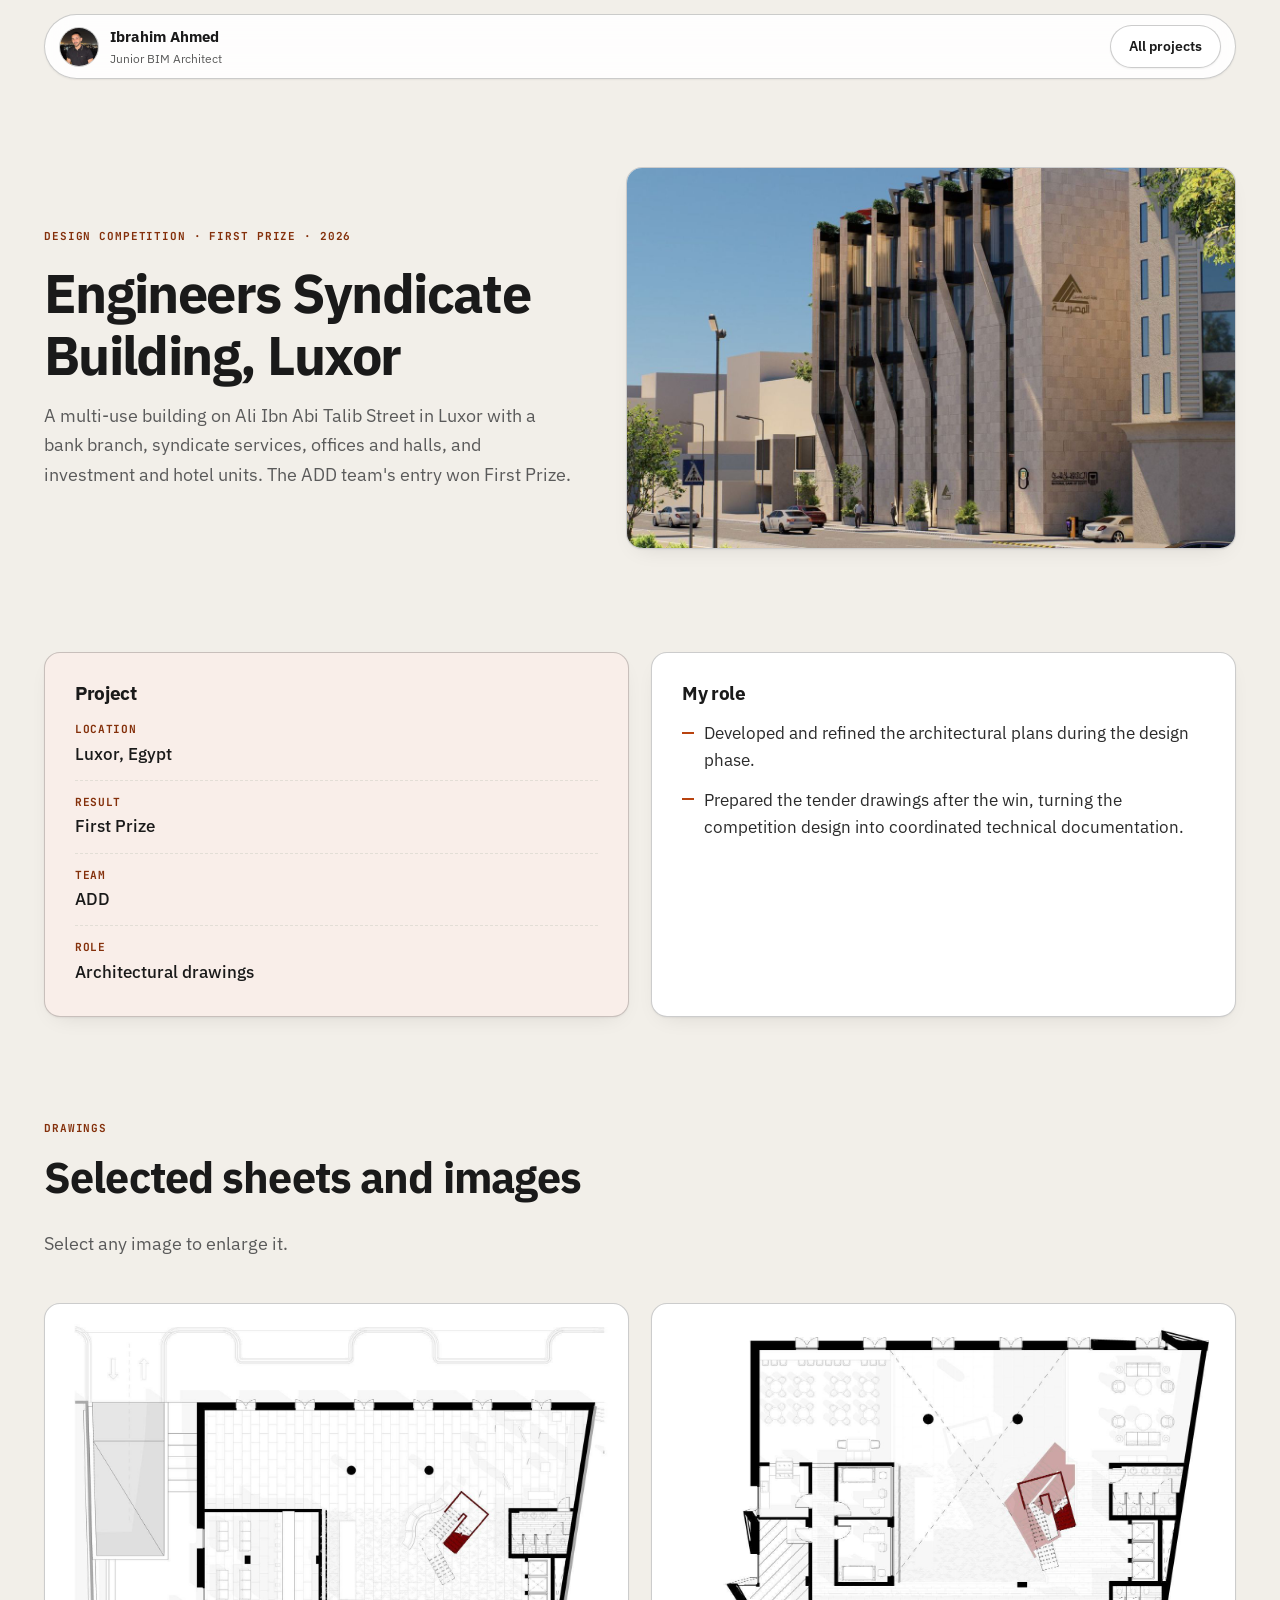
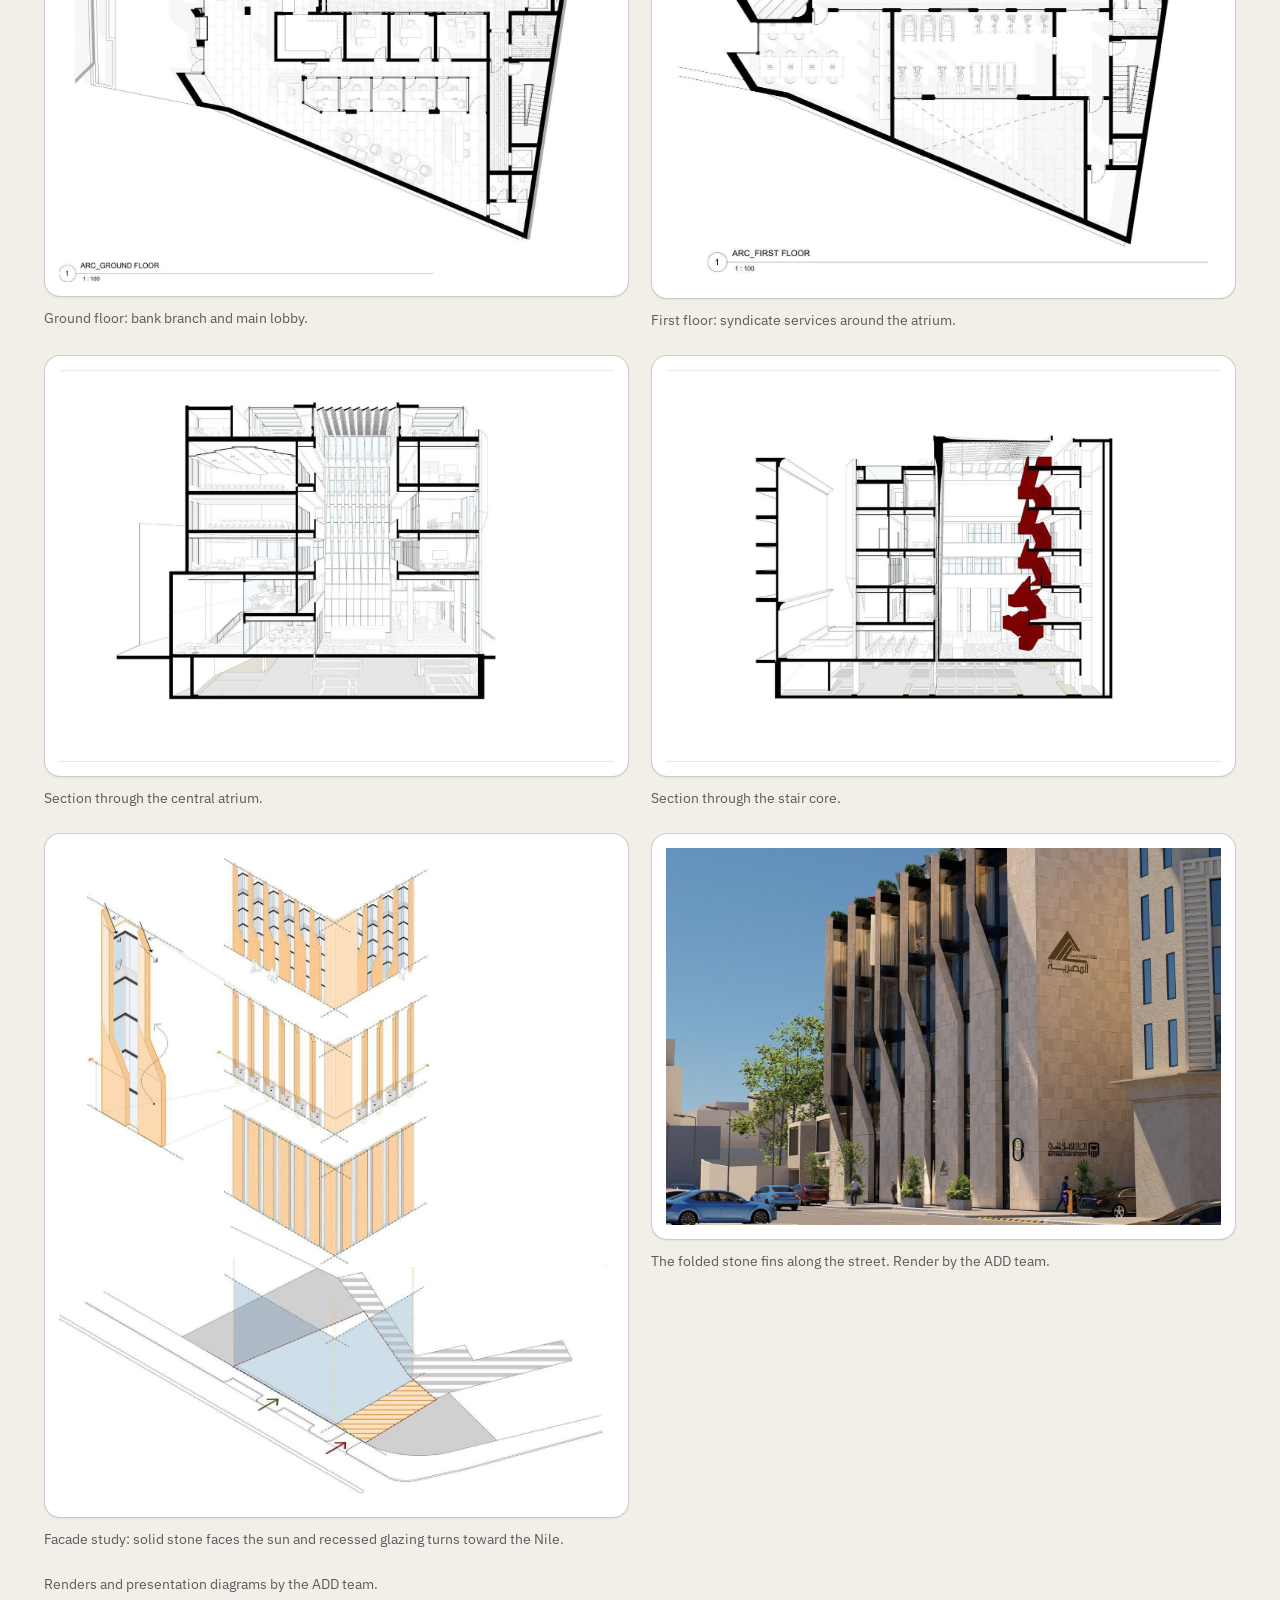
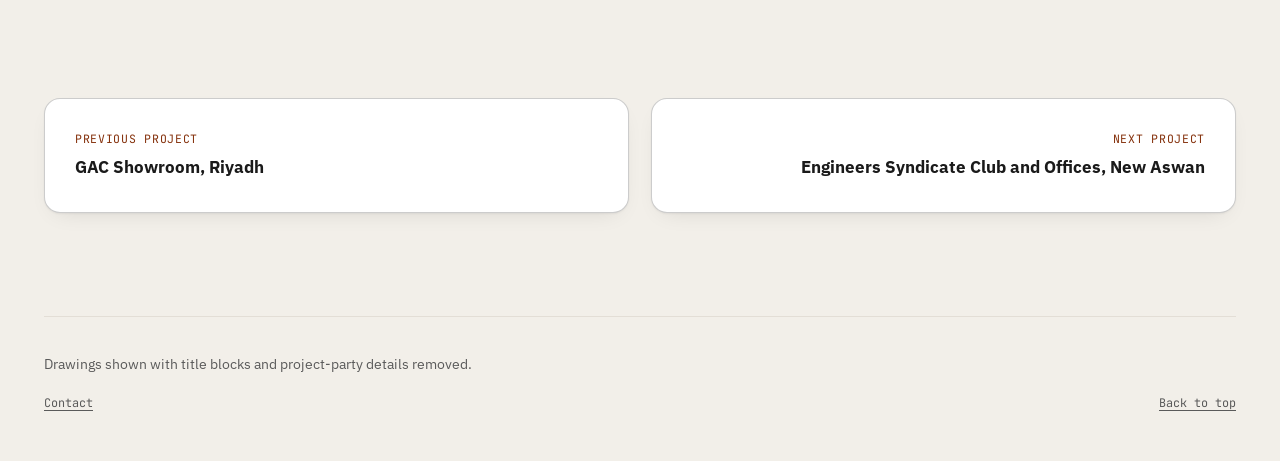
==== projects/engineers-syndicate-building-luxor.html @ cb83fa79 "Add portfolio site for Ibrahim Ahmed Static site with a home page, six project pages with drawings, " ====
<!doctype html>
<html lang="en" dir="ltr" data-style="calm" data-archetype="other" style="--brand:#b8430f;--brand-ink:#ffffff">
<head>
  <meta charset="utf-8">
  <meta name="viewport" content="width=device-width, initial-scale=1">
  <title>Engineers Syndicate Building, Luxor | Ibrahim Ahmed</title>
  <meta name="description" content="A multi-use building on Ali Ibn Abi Talib Street in Luxor with a bank branch, syndicate services, offices and halls, and investment and hotel units. The ADD t">
  <meta name="author" content="Ibrahim Ahmed">
  <meta name="color-scheme" content="light dark">
  <link rel="canonical" href="https://ibrahim-ahmed-a.github.io/Portfolio/projects/engineers-syndicate-building-luxor.html">
  <meta property="og:title" content="Engineers Syndicate Building, Luxor | Ibrahim Ahmed">
  <meta property="og:description" content="A multi-use building on Ali Ibn Abi Talib Street in Luxor with a bank branch, syndicate services, offices and halls, and investment and hotel units. The ADD t">
  <meta property="og:image" content="https://ibrahim-ahmed-a.github.io/Portfolio/assets/work/engineers-syndicate-building-luxor.jpg">
  <link rel="icon" href="../assets/avatar.jpg">
  <link rel="preconnect" href="https://fonts.googleapis.com">
<link rel="preconnect" href="https://fonts.gstatic.com" crossorigin>
<link rel="stylesheet" href="https://fonts.googleapis.com/css2?family=IBM+Plex+Sans:wght@400;500;600;700&family=JetBrains+Mono:wght@500;700&display=swap">
  <link rel="stylesheet" href="../assets/site.css">
  <link rel="stylesheet" href="../assets/extra.css">
</head>
<body class="project-page">
  <a class="skip-link" href="#main">Skip to main content</a>
  <header class="topbar" id="top">
    <a class="brand" href="../index.html">
      <img class="brand-avatar" src="../assets/avatar.jpg" width="40" height="40" alt="" loading="eager" decoding="async">
      <span class="brand-text"><strong>Ibrahim Ahmed</strong><small>Junior BIM Architect</small></span>
    </a>
    <div class="topbar-actions"><a class="btn btn-ghost btn-sm" href="../index.html#work">All projects</a></div>
  </header>
  <main id="main">
    <section class="project-hero">
      <div class="project-head" data-reveal>
        <p class="kicker"><span>Design competition · First Prize · 2026</span></p>
        <h1 class="project-title">Engineers Syndicate Building, Luxor</h1>
        <p class="section-lede">A multi-use building on Ali Ibn Abi Talib Street in Luxor with a bank branch, syndicate services, offices and halls, and investment and hotel units. The ADD team&#x27;s entry won First Prize.</p>
      </div>
      <div class="project-cover"><img src="../assets/work/engineers-syndicate-building-luxor.jpg" alt="" width="800" height="500" style="view-transition-name: work-engineers-syndicate-building-luxor"></div>
    </section>
    <section class="section grid grid-2">
      <div class="card card-facts" data-reveal><h2 class="card-title">Project</h2><dl class="facts"><div><dt>Location</dt><dd>Luxor, Egypt</dd></div><div><dt>Result</dt><dd>First Prize</dd></div><div><dt>Team</dt><dd>ADD</dd></div><div><dt>Role</dt><dd>Architectural drawings</dd></div></dl></div>
      <div class="card" data-reveal><h2 class="card-title">My role</h2><ul class="role-list"><li>Developed and refined the architectural plans during the design phase.</li><li>Prepared the tender drawings after the win, turning the competition design into coordinated technical documentation.</li></ul></div>
    </section>
    <section class="section">
      <div class="section-head" data-reveal><p class="kicker"><span>Drawings</span></p><h2 class="section-title">Selected sheets and images</h2>
      <p class="section-lede">Select any image to enlarge it.</p></div>
      <div class="gallery"><figure class="shot" data-reveal><button class="shot-btn" type="button" data-full="../assets/projects/engineers-syndicate-building-luxor-1.jpg" aria-label="Enlarge: Ground floor: bank branch and main lobby."><img src="../assets/projects/engineers-syndicate-building-luxor-1.jpg" alt="Ground floor: bank branch and main lobby." width="1474" height="1500" loading="lazy" decoding="async"></button><figcaption>Ground floor: bank branch and main lobby.</figcaption></figure><figure class="shot" data-reveal><button class="shot-btn" type="button" data-full="../assets/projects/engineers-syndicate-building-luxor-2.jpg" aria-label="Enlarge: First floor: syndicate services around the atrium."><img src="../assets/projects/engineers-syndicate-building-luxor-2.jpg" alt="First floor: syndicate services around the atrium." width="1390" height="1419" loading="lazy" decoding="async"></button><figcaption>First floor: syndicate services around the atrium.</figcaption></figure><figure class="shot" data-reveal><button class="shot-btn" type="button" data-full="../assets/projects/engineers-syndicate-building-luxor-3.jpg" aria-label="Enlarge: Section through the central atrium."><img src="../assets/projects/engineers-syndicate-building-luxor-3.jpg" alt="Section through the central atrium." width="1500" height="1062" loading="lazy" decoding="async"></button><figcaption>Section through the central atrium.</figcaption></figure><figure class="shot" data-reveal><button class="shot-btn" type="button" data-full="../assets/projects/engineers-syndicate-building-luxor-4.jpg" aria-label="Enlarge: Section through the stair core."><img src="../assets/projects/engineers-syndicate-building-luxor-4.jpg" alt="Section through the stair core." width="1500" height="1062" loading="lazy" decoding="async"></button><figcaption>Section through the stair core.</figcaption></figure><figure class="shot" data-reveal><button class="shot-btn" type="button" data-full="../assets/projects/engineers-syndicate-building-luxor-5.jpg" aria-label="Enlarge: Facade study: solid stone faces the sun and recessed glazing turns toward the Nile."><img src="../assets/projects/engineers-syndicate-building-luxor-5.jpg" alt="Facade study: solid stone faces the sun and recessed glazing turns toward the Nile." width="1271" height="1500" loading="lazy" decoding="async"></button><figcaption>Facade study: solid stone faces the sun and recessed glazing turns toward the Nile.</figcaption></figure><figure class="shot" data-reveal><button class="shot-btn" type="button" data-full="../assets/projects/engineers-syndicate-building-luxor-6.jpg" aria-label="Enlarge: The folded stone fins along the street. Render by the ADD team."><img src="../assets/projects/engineers-syndicate-building-luxor-6.jpg" alt="The folded stone fins along the street. Render by the ADD team." width="1500" height="1019" loading="lazy" decoding="async"></button><figcaption>The folded stone fins along the street. Render by the ADD team.</figcaption></figure></div>
      <p class="project-note" data-reveal>Renders and presentation diagrams by the ADD team.</p>
    </section>
    <nav class="section project-nav" aria-label="More projects" data-reveal>
      <a class="card project-nav-link" href="gac-showroom-riyadh.html"><small>Previous project</small><strong>GAC Showroom, Riyadh</strong></a>
      <a class="card project-nav-link next" href="engineers-syndicate-club-and-offices-new-aswan.html"><small>Next project</small><strong>Engineers Syndicate Club and Offices, New Aswan</strong></a>
    </nav>
  </main>
  <footer class="footer"><div class="footer-inner">
    <p class="footer-note">Drawings shown with title blocks and project-party details removed.</p>
    <p class="footer-meta"><a href="../index.html#contact">Contact</a><a href="#top">Back to top</a></p>
  </div></footer>
  <dialog class="lightbox" id="lightbox" aria-label="Enlarged image"><button class="lightbox-close" type="button" aria-label="Close">Close</button><img alt=""></dialog>
  <script src="../assets/extra.js" defer></script>
</body>
</html>
---- assets/site.css ----
/* =========================================================================
   Portfolio template : generated by the portfolio-interview skill
   Derived from the imMamdouhaboammar portfolio page (Patter design system).
   One stylesheet serves LTR and RTL pages. Direction-sensitive values go
   through logical properties or the --sx flip.
   The whole palette hangs off one colour: --brand, set inline on <html> by
   build.mjs together with --brand-ink (black or white, whichever reads).
   ========================================================================= */

:root {
  --brand:        #df9367;
  --brand-ink:    #16120e;
  --brand-deep:   color-mix(in srgb, var(--brand) 72%, #000);
  --brand-light:  color-mix(in srgb, var(--brand) 38%, #fff);
  --brand-cream:  color-mix(in srgb, var(--brand) 9%, #fff);

  --ink:          #000000;
  --ink-2:        #1a1a1a;
  --ink-body:     #2b2b2b;
  --ink-muted:    #5a5a5a;

  --bg:           #f2efe9;
  --surface:      #ffffff;
  --surface-2:    #faf8f5;
  --surface-dark: #14161c;
  --line:         #000000;
  --line-soft:    #e3ded6;
  --live:         #2ea043;

  /* Accent rotation. Slot 1 is always the brand; each card claims one
     through data-accent. */
  --a1: var(--brand);
  --a2: #c6e86c;
  --a3: #8fbef5;
  --a4: #c9a8f2;
  --a5: #7fd6b4;
  --a6: #f6cf63;
  --accent: var(--a1);
  --accent-ink: #16120e;

  --font-sans: "IBM Plex Sans", ui-sans-serif, system-ui, -apple-system, "Segoe UI", sans-serif;
  --font-mono: "JetBrains Mono", ui-monospace, "SF Mono", Menlo, monospace;

  --r-sm: 8px;
  --r-md: 14px;
  --r-lg: 20px;
  --r-xl: 28px;
  --r-pill: 999px;

  --bw: 2px;
  --sx: 5px;                       /* horizontal shadow offset, flipped in RTL */
  --sy: 5px;
  --shadow: var(--sx) var(--sy) 0 0 var(--line);
  --shadow-sm: calc(var(--sx) * 0.6) calc(var(--sy) * 0.6) 0 0 var(--line);
  --shadow-lg: calc(var(--sx) * 1.6) calc(var(--sy) * 1.6) 0 0 var(--line);

  --gap: clamp(14px, 2vw, 22px);
  --pad: clamp(18px, 2.4vw, 30px);
  --shell: clamp(16px, 4vw, 44px);
  --section-gap: clamp(56px, 8vw, 116px);
  --maxw: 1280px;

  --focus: var(--ink-2);
  --ease: cubic-bezier(0.32, 0.72, 0, 1);
}

html[lang="ar"] {
  --font-sans: "IBM Plex Sans Arabic", "IBM Plex Sans", ui-sans-serif, system-ui, sans-serif;
}

[dir="rtl"] { --sx: -5px; }

[data-accent="1"] { --accent: var(--a1); --accent-ink: var(--brand-ink); }
[data-accent="2"] { --accent: var(--a2); }
[data-accent="3"] { --accent: var(--a3); }
[data-accent="4"] { --accent: var(--a4); }
[data-accent="5"] { --accent: var(--a5); }
[data-accent="6"] { --accent: var(--a6); }

/* --- dark theme ---------------------------------------------------------- */

@media (prefers-color-scheme: dark) {
  :root:not([data-theme="light"]) {
    --brand-deep: color-mix(in srgb, var(--brand) 70%, #fff);
    --brand-light: color-mix(in srgb, var(--brand) 30%, #0b0d12);
    --brand-cream: color-mix(in srgb, var(--brand) 14%, #0b0d12);
    --ink: #000000;
    --ink-2: #f2f2f2;
    --ink-body: #d8dbe0;
    --ink-muted: #9aa1ad;
    --bg: #0b0d12;
    --surface: #161920;
    --surface-2: #1b1f27;
    --surface-dark: #000000;
    --line: #000000;
    --line-soft: #2c313b;
    --a2: #cdeb7a;
    --a3: #9cc8fa;
    --a4: #d3b6f7;
    --a5: #8fe0c1;
    --a6: #f8d876;
  }
}

:root[data-theme="dark"] {
  --brand-deep: color-mix(in srgb, var(--brand) 70%, #fff);
  --brand-light: color-mix(in srgb, var(--brand) 30%, #0b0d12);
  --brand-cream: color-mix(in srgb, var(--brand) 14%, #0b0d12);
  --ink: #000000;
  --ink-2: #f2f2f2;
  --ink-body: #d8dbe0;
  --ink-muted: #9aa1ad;
  --bg: #0b0d12;
  --surface: #161920;
  --surface-2: #1b1f27;
  --surface-dark: #000000;
  --line: #000000;
  --line-soft: #2c313b;
  --a2: #cdeb7a;
  --a3: #9cc8fa;
  --a4: #d3b6f7;
  --a5: #8fe0c1;
  --a6: #f8d876;
}

/* --- base ---------------------------------------------------------------- */

*, *::before, *::after { box-sizing: border-box; }

html {
  scroll-behavior: smooth;
  scroll-padding-block-start: 96px;
  -webkit-text-size-adjust: 100%;
}

body {
  margin: 0;
  background-color: var(--bg);
  background-image: radial-gradient(circle at 1px 1px, color-mix(in srgb, var(--ink-muted) 22%, transparent) 1px, transparent 0);
  background-size: 22px 22px;
  color: var(--ink-body);
  font-family: var(--font-sans);
  font-size: clamp(15px, 0.35vw + 14px, 16.5px);
  line-height: 1.65;
  overflow-x: hidden;
}

img { max-width: 100%; height: auto; display: block; }

h1, h2, h3 {
  color: var(--ink-2);
  margin: 0;
  line-height: 1.15;
  letter-spacing: -0.02em;
  font-weight: 700;
  text-wrap: balance;
}

html[lang="ar"] h1,
html[lang="ar"] h2,
html[lang="ar"] h3 { letter-spacing: 0; line-height: 1.3; }

p { margin: 0; text-wrap: pretty; }
ul { margin: 0; padding: 0; list-style: none; }

a { color: inherit; text-decoration: none; }

:focus-visible {
  outline: 3px solid var(--focus);
  outline-offset: 2px;
}

/* Dark surfaces need the ring inverted to stay visible against them. */
.pill-dark,
.card-feature,
.card-feature * { --focus: #f2efe9; }

/* Text for screen readers only, such as the note that a link opens a new tab. */
.sr-only {
  position: absolute;
  width: 1px;
  height: 1px;
  padding: 0;
  margin: -1px;
  overflow: hidden;
  clip: rect(0, 0, 0, 0);
  clip-path: inset(50%);
  white-space: nowrap;
  border: 0;
}

.skip-link {
  position: absolute;
  inset-block-start: -100px;
  inset-inline-start: var(--shell);
  z-index: 200;
  padding: 10px 18px;
  background: var(--brand);
  color: var(--brand-ink);
  border: var(--bw) solid var(--line);
  border-radius: var(--r-pill);
  font-weight: 600;
  transition: inset-block-start 0.2s var(--ease);
}
.skip-link:focus { inset-block-start: 14px; }

.i { width: 18px; height: 18px; flex: none; }
[dir="rtl"] .i-arrow { transform: scaleX(-1); }

/* --- shell --------------------------------------------------------------- */

main {
  width: min(100% - var(--shell) * 2, var(--maxw));
  margin-inline: auto;
  padding-block: clamp(20px, 4vw, 40px) 0;
}

.section { margin-block-start: var(--section-gap); }

.section-head { max-width: 62ch; margin-block-end: clamp(24px, 3.5vw, 44px); }

.section-title { font-size: clamp(1.7rem, 3.4vw, 2.7rem); }

.section-lede {
  margin-block-start: 14px;
  color: var(--ink-muted);
  font-size: clamp(0.98rem, 0.9vw + 0.75rem, 1.12rem);
}

.section-foot { margin-block-start: clamp(22px, 3vw, 34px); }

/* --- kicker chip --------------------------------------------------------- */

.kicker { margin-block-end: 16px; display: flex; align-items: center; gap: 10px; }

.kicker::after {
  content: "";
  flex: none;
  width: 14px;
  height: 14px;
  background: var(--a3);
  border: 1.5px solid var(--line);
  border-radius: 4px;
  transform: rotate(18deg);
}

.kicker > span {
  display: inline-block;
  padding: 5px 14px;
  background: var(--brand);
  color: var(--brand-ink);
  border: var(--bw) solid var(--line);
  border-radius: var(--r-pill);
  box-shadow: var(--shadow-sm);
  font-family: var(--font-mono);
  font-size: 11px;
  font-weight: 700;
  letter-spacing: 0.08em;
  text-transform: uppercase;
}

html[lang="ar"] .kicker > span {
  font-family: var(--font-sans);
  letter-spacing: 0;
  text-transform: none;
  font-size: 12px;
}

/* --- cards --------------------------------------------------------------- */

.card {
  background: var(--surface);
  border: var(--bw) solid var(--line);
  border-radius: var(--r-lg);
  box-shadow: var(--shadow);
  padding: var(--pad);
}

.card-title { font-size: clamp(1.02rem, 0.7vw + 0.86rem, 1.16rem); }

.card-body {
  margin-block-start: 10px;
  color: var(--ink-muted);
  font-size: 0.95rem;
  line-height: 1.6;
}

/* --- buttons ------------------------------------------------------------- */

.btn {
  display: inline-flex;
  align-items: center;
  gap: 9px;
  padding: 13px 24px;
  border: var(--bw) solid var(--line);
  border-radius: var(--r-pill);
  box-shadow: var(--shadow-sm);
  font-family: inherit;
  font-size: 0.95rem;
  font-weight: 600;
  cursor: pointer;
  transition: transform 0.16s var(--ease), box-shadow 0.16s var(--ease), background-color 0.16s var(--ease);
}

.btn-sm { padding: 9px 18px; font-size: 0.88rem; }
.topbar .btn { white-space: nowrap; }

.btn-primary { background: var(--brand); color: var(--brand-ink); }
.btn-ghost { background: var(--surface); color: var(--ink-2); }

.btn:hover {
  transform: translate(calc(var(--sx) * -0.5), -2px);
  box-shadow: var(--shadow);
}
.btn:active { transform: translate(0, 0); box-shadow: none; }

.icon-btn {
  display: inline-grid;
  place-items: center;
  width: 42px;
  height: 42px;
  padding: 0;
  background: var(--surface);
  color: var(--ink-2);
  border: var(--bw) solid var(--line);
  border-radius: var(--r-pill);
  cursor: pointer;
  transition: background-color 0.16s var(--ease), transform 0.16s var(--ease);
}
.icon-btn:hover { background: var(--brand); color: var(--brand-ink); }
.icon-btn .i { width: 19px; height: 19px; grid-area: 1 / 1; }

/* theme icon swap */
.i-moon { display: none; }
@media (prefers-color-scheme: dark) {
  :root:not([data-theme="light"]) .i-sun { display: none; }
  :root:not([data-theme="light"]) .i-moon { display: block; }
}
:root[data-theme="dark"] .i-sun { display: none; }
:root[data-theme="dark"] .i-moon { display: block; }
:root[data-theme="light"] .i-sun { display: block; }
:root[data-theme="light"] .i-moon { display: none; }

/* --- pills & chips ------------------------------------------------------- */

.pill {
  display: inline-flex;
  align-items: center;
  gap: 8px;
  padding: 9px 16px;
  border: var(--bw) solid var(--line);
  border-radius: var(--r-pill);
  font-size: 0.85rem;
  font-weight: 500;
}

.pill-dark {
  background: var(--surface-dark);
  color: #f4f1ec;
  transition: transform 0.16s var(--ease);
}
a.pill-dark:hover { transform: translateY(-2px); }
.pill-dark .i { width: 15px; height: 15px; color: var(--brand); }

.pill-row {
  display: flex;
  flex-wrap: wrap;
  gap: 10px;
  margin-block-start: clamp(22px, 3vw, 30px);
}

.chip-row { display: flex; flex-wrap: wrap; gap: 8px; }
.chip-row-tight { gap: 6px; margin-block-start: 18px; }

.chip {
  padding: 5px 12px;
  background: var(--surface-2);
  color: var(--ink-body);
  border: 1.5px solid var(--line-soft);
  border-radius: var(--r-pill);
  font-size: 0.8rem;
  font-weight: 500;
}

.chip-solid { background: var(--brand); color: var(--brand-ink); border-color: var(--line); font-weight: 600; }
.chip-mono { font-family: var(--font-mono); font-size: 0.72rem; font-weight: 700; }

.tag-row { display: flex; flex-wrap: wrap; gap: 6px; margin-block-start: 16px; }

.tag {
  padding: 3px 10px;
  background: var(--brand-cream);
  color: var(--brand-deep);
  border: 1.5px solid var(--brand-light);
  border-radius: var(--r-sm);
  font-family: var(--font-mono);
  font-size: 0.68rem;
  font-weight: 700;
  letter-spacing: 0.02em;
}

/* --- topbar -------------------------------------------------------------- */

.topbar {
  position: sticky;
  inset-block-start: 0;
  z-index: 100;
  display: flex;
  align-items: center;
  gap: clamp(10px, 2vw, 22px);
  width: min(100% - var(--shell) * 2, var(--maxw));
  margin-inline: auto;
  margin-block-start: 14px;
  padding: 10px 14px;
  background: color-mix(in srgb, var(--surface) 88%, transparent);
  backdrop-filter: blur(14px);
  -webkit-backdrop-filter: blur(14px);
  border: var(--bw) solid var(--line);
  border-radius: var(--r-pill);
  box-shadow: var(--shadow-sm);
}

.brand { display: flex; align-items: center; gap: 11px; min-width: 0; }

.brand-avatar {
  width: 40px;
  height: 40px;
  border-radius: var(--r-pill);
  border: var(--bw) solid var(--line);
  object-fit: cover;
}

.brand-text { display: flex; flex-direction: column; min-width: 0; }
.brand-text strong { font-size: 0.92rem; color: var(--ink-2); white-space: nowrap; }
.brand-text small { font-size: 0.72rem; color: var(--ink-muted); white-space: nowrap; overflow: hidden; text-overflow: ellipsis; }

.nav { margin-inline-start: auto; }

.nav-list { display: flex; align-items: center; gap: 4px; }

.nav-list a {
  display: block;
  padding: 8px 14px;
  border-radius: var(--r-pill);
  font-size: 0.88rem;
  font-weight: 500;
  white-space: nowrap;
  color: var(--ink-muted);
  transition: color 0.16s var(--ease), background-color 0.16s var(--ease);
}
.nav-list a:hover { color: var(--ink-2); background: var(--surface-2); }
.nav-list a[aria-current="true"] { color: var(--ink-2); background: var(--brand-cream); font-weight: 600; }

.topbar-actions { display: flex; align-items: center; gap: 8px; margin-inline-start: auto; }
.nav + .topbar-actions { margin-inline-start: 0; }

.lang-switch {
  display: inline-flex;
  align-items: center;
  gap: 7px;
  padding: 9px 15px;
  background: var(--surface-2);
  border: var(--bw) solid var(--line);
  border-radius: var(--r-pill);
  font-size: 0.83rem;
  font-weight: 600;
  white-space: nowrap;
  color: var(--ink-2);
  transition: background-color 0.16s var(--ease);
}
.lang-switch:hover { background: var(--brand); color: var(--brand-ink); }
.lang-switch .i { width: 16px; height: 16px; }

.menu-btn { display: none; }
.menu-btn .i-close { display: none; }
.menu-btn[aria-expanded="true"] .i-menu { display: none; }
.menu-btn[aria-expanded="true"] .i-close { display: block; }

/* --- hero ---------------------------------------------------------------- */

.hero {
  display: grid;
  grid-template-columns: minmax(0, 1.55fr) minmax(0, 1fr);
  gap: var(--gap);
  margin-block-start: clamp(26px, 4vw, 48px);
  align-items: start;
}

.hero-main { padding: clamp(24px, 3.4vw, 46px); }

.hero-title {
  font-size: clamp(2.05rem, 5.4vw, 4rem);
  font-weight: 700;
  letter-spacing: -0.035em;
}
html[lang="ar"] .hero-title { letter-spacing: 0; font-size: clamp(1.85rem, 4.8vw, 3.5rem); }

.mark {
  display: inline-block;
  padding: 0 16px 3px;
  background: var(--brand);
  color: var(--brand-ink);
  border: var(--bw) solid var(--line);
  border-radius: var(--r-pill);
  box-shadow: var(--shadow-sm);
}

.hero-lede {
  max-width: 58ch;
  margin-block-start: clamp(18px, 2.4vw, 26px);
  color: var(--ink-muted);
  font-size: clamp(1rem, 0.7vw + 0.85rem, 1.15rem);
}

.hero-actions {
  display: flex;
  flex-wrap: wrap;
  gap: 12px;
  margin-block-start: clamp(22px, 3vw, 32px);
}

.hero-side { display: grid; gap: var(--gap); }

.card-portrait { padding: 12px; }

.card-portrait img {
  width: 100%;
  aspect-ratio: 1 / 1;
  object-fit: cover;
  border-radius: var(--r-md);
  border: var(--bw) solid var(--line);
}

.card-portrait figcaption {
  display: flex;
  align-items: center;
  gap: 9px;
  margin-block-start: 14px;
  padding-inline: 6px;
  padding-block-end: 4px;
  font-size: 0.83rem;
  font-weight: 500;
  color: var(--ink-muted);
}

.status-dot {
  width: 9px;
  height: 9px;
  flex: none;
  border-radius: 50%;
  background: var(--live);
  box-shadow: 0 0 0 3px color-mix(in srgb, var(--live) 24%, transparent);
}

.card-link {
  display: grid;
  grid-template-columns: 1fr auto;
  align-items: center;
  gap: 4px 12px;
  background: var(--brand-cream);
  transition: transform 0.18s var(--ease), box-shadow 0.18s var(--ease);
}
.card-link:hover { transform: translate(calc(var(--sx) * -0.6), -3px); box-shadow: var(--shadow-lg); }

.card-link-label {
  grid-column: 1;
  font-family: var(--font-mono);
  font-size: 0.7rem;
  font-weight: 700;
  letter-spacing: 0.06em;
  text-transform: uppercase;
  color: var(--brand-deep);
}
html[lang="ar"] .card-link-label { font-family: var(--font-sans); letter-spacing: 0; text-transform: none; font-size: 0.78rem; }

.card-link-value { grid-column: 1; font-size: 1.3rem; color: var(--ink-2); }

.card-link-go {
  grid-column: 2;
  grid-row: 1 / span 2;
  display: grid;
  place-items: center;
  width: 42px;
  height: 42px;
  background: var(--brand);
  color: var(--brand-ink);
  border: var(--bw) solid var(--line);
  border-radius: var(--r-pill);
}

/* --- stats --------------------------------------------------------------- */

.stats {
  display: grid;
  grid-template-columns: repeat(4, minmax(0, 1fr));
  gap: var(--gap);
  margin-block-start: var(--gap);
}

.stat { text-align: center; padding-block: clamp(20px, 2.6vw, 30px); }

.stat-value {
  display: block;
  font-size: clamp(1.7rem, 3.2vw, 2.5rem);
  font-weight: 700;
  letter-spacing: -0.03em;
  color: var(--ink-2);
  line-height: 1.05;
}

.stat-label {
  display: block;
  margin-block-start: 8px;
  font-size: 0.8rem;
  color: var(--ink-muted);
}

.stats-note {
  grid-column: 1 / -1;
  font-family: var(--font-mono);
  font-size: 0.72rem;
  color: var(--ink-muted);
  text-align: center;
}
html[lang="ar"] .stats-note { font-family: var(--font-sans); font-size: 0.8rem; }

/* --- grids --------------------------------------------------------------- */

.grid { display: grid; gap: var(--gap); }
.grid-3 { grid-template-columns: repeat(3, minmax(0, 1fr)); }
.grid-4 { grid-template-columns: repeat(4, minmax(0, 1fr)); }
.grid-stack { grid-template-columns: repeat(2, minmax(0, 1fr)); }
.grid-stack > :first-child { grid-column: 1 / -1; }

/* --- capability cards ---------------------------------------------------- */

.card-cap { transition: transform 0.18s var(--ease), box-shadow 0.18s var(--ease); }
.card-cap:hover { transform: translate(calc(var(--sx) * -0.5), -3px); box-shadow: var(--shadow-lg); }

.cap-icon {
  display: grid;
  place-items: center;
  width: 46px;
  height: 46px;
  margin-block-end: 18px;
  background: var(--brand-cream);
  color: var(--brand-deep);
  border: var(--bw) solid var(--line);
  border-radius: var(--r-md);
}
.cap-icon .i { width: 22px; height: 22px; }

/* --- project cards ------------------------------------------------------- */

.card-project {
  display: flex;
  flex-direction: column;
  transition: transform 0.18s var(--ease), box-shadow 0.18s var(--ease);
}
.card-project:hover { transform: translate(calc(var(--sx) * -0.5), -3px); box-shadow: var(--shadow-lg); }
.card-project .tag-row { margin-block-start: auto; padding-block-start: 16px; }

.project-link { display: block; }

.project-link .card-title {
  display: flex;
  align-items: center;
  justify-content: space-between;
  gap: 12px;
}

.project-go {
  display: grid;
  place-items: center;
  width: 30px;
  height: 30px;
  flex: none;
  background: var(--surface-2);
  color: var(--ink-2);
  border: 1.5px solid var(--line-soft);
  border-radius: var(--r-pill);
  transition: background-color 0.16s var(--ease), border-color 0.16s var(--ease);
}
.project-go .i { width: 15px; height: 15px; }
.card-project:hover .project-go { background: var(--brand); border-color: var(--line); color: var(--brand-ink); }

/* --- stack cards --------------------------------------------------------- */

.stack-title {
  margin-block-end: 16px;
  padding-block-end: 12px;
  border-block-end: 1.5px dashed var(--line-soft);
  font-size: 0.98rem;
}

/* --- principles ---------------------------------------------------------- */

.card-principle { background: var(--surface-2); }

.principle-num {
  display: block;
  margin-block-end: 14px;
  font-family: var(--font-mono);
  font-size: 1.9rem;
  font-weight: 700;
  color: var(--brand);
  -webkit-text-stroke: 1px var(--line);
  line-height: 1;
}

/* --- background ---------------------------------------------------------- */

.bg-grid {
  display: grid;
  grid-template-columns: repeat(3, minmax(0, 1fr));
  gap: var(--gap);
}

.card-prose { grid-column: span 2; display: grid; gap: 15px; align-content: start; }
.card-prose p { color: var(--ink-muted); }
.card-prose p:first-child { color: var(--ink-body); font-size: 1.05rem; }

.card-quote { background: var(--brand-cream); }
.card-feature { grid-column: 1 / -1; background: var(--surface-dark); color: #d9d5cf; }
.card-feature .card-title { color: #fff; }
.card-feature .card-body { color: #b6b1aa; max-width: 76ch; }
.card-feature .btn { margin-block-start: 20px; }

/* --- faq ----------------------------------------------------------------- */

.faq-list { display: grid; gap: 12px; }

.card-faq { padding: 0; }

.card-faq summary {
  display: flex;
  align-items: center;
  justify-content: space-between;
  gap: 16px;
  padding: clamp(16px, 2vw, 22px) var(--pad);
  cursor: pointer;
  font-weight: 600;
  color: var(--ink-2);
  list-style: none;
}
.card-faq summary::-webkit-details-marker { display: none; }

.faq-mark {
  position: relative;
  width: 22px;
  height: 22px;
  flex: none;
  border: 1.5px solid var(--line-soft);
  border-radius: var(--r-pill);
}
.faq-mark::before,
.faq-mark::after {
  content: "";
  position: absolute;
  inset-block-start: 50%;
  inset-inline-start: 50%;
  width: 9px;
  height: 1.7px;
  background: var(--ink-2);
  transform: translate(-50%, -50%);
  transition: transform 0.2s var(--ease);
}
.faq-mark::after { transform: translate(-50%, -50%) rotate(90deg); }
.card-faq[open] .faq-mark::after { transform: translate(-50%, -50%) rotate(0deg); }
.card-faq[open] .faq-mark { background: var(--brand); border-color: var(--line); }

.card-faq > p {
  padding: 0 var(--pad) var(--pad);
  margin-block-start: -4px;
  color: var(--ink-muted);
  max-width: 82ch;
}

/* --- contact ------------------------------------------------------------- */

.card-contact {
  padding: clamp(26px, 4vw, 56px);
  background: var(--surface-2);
  box-shadow: var(--shadow-lg);
}

.contact-grid {
  display: grid;
  grid-template-columns: repeat(4, minmax(0, 1fr));
  gap: var(--gap);
  margin-block-start: clamp(26px, 3.4vw, 38px);
}

.contact-card {
  display: flex;
  align-items: center;
  gap: 13px;
  padding: 16px;
  background: var(--surface);
  border: var(--bw) solid var(--line);
  border-radius: var(--r-md);
  box-shadow: var(--shadow-sm);
  transition: transform 0.16s var(--ease), box-shadow 0.16s var(--ease);
}
.contact-card:hover { transform: translate(calc(var(--sx) * -0.5), -2px); box-shadow: var(--shadow); }

.contact-icon {
  display: grid;
  place-items: center;
  width: 40px;
  height: 40px;
  flex: none;
  background: var(--brand);
  color: var(--accent-ink);
  border: var(--bw) solid var(--line);
  border-radius: var(--r-pill);
}

.contact-meta { display: flex; flex-direction: column; min-width: 0; }
.contact-meta small { font-size: 0.72rem; color: var(--ink-muted); }
.contact-meta strong { font-size: 0.86rem; color: var(--ink-2); overflow-wrap: anywhere; }

.availability {
  display: flex;
  flex-wrap: wrap;
  gap: clamp(22px, 4vw, 56px);
  margin-block-start: clamp(26px, 3.4vw, 38px);
  padding-block-start: clamp(22px, 3vw, 32px);
  border-block-start: 1.5px dashed var(--line-soft);
}
.availability-block h3 { margin-block-end: 12px; font-size: 0.85rem; color: var(--ink-muted); font-weight: 600; }

#copy-email { margin-block-start: clamp(22px, 3vw, 30px); }

/* --- footer -------------------------------------------------------------- */

.footer { margin-block-start: var(--section-gap); padding-block-end: clamp(26px, 4vw, 48px); }

.footer-inner {
  width: min(100% - var(--shell) * 2, var(--maxw));
  margin-inline: auto;
  padding-block-start: clamp(24px, 3vw, 36px);
  border-block-start: var(--bw) solid var(--line-soft);
  display: grid;
  gap: 18px;
}

.footer-note { color: var(--ink-muted); font-size: 0.88rem; max-width: 60ch; }

.footer-links { display: flex; flex-wrap: wrap; gap: 8px; }

.footer-links a {
  padding: 7px 15px;
  background: var(--surface);
  border: 1.5px solid var(--line-soft);
  border-radius: var(--r-pill);
  font-size: 0.82rem;
  font-weight: 500;
  transition: background-color 0.16s var(--ease), border-color 0.16s var(--ease);
}
.footer-links a:hover { background: var(--brand); color: var(--brand-ink); border-color: var(--line); }

.footer-meta {
  display: flex;
  flex-wrap: wrap;
  justify-content: space-between;
  gap: 12px;
  font-family: var(--font-mono);
  font-size: 0.74rem;
  color: var(--ink-muted);
}
html[lang="ar"] .footer-meta { font-family: var(--font-sans); font-size: 0.82rem; }
.footer-meta a { text-decoration: underline; text-underline-offset: 3px; }

/* --- responsive ---------------------------------------------------------- */

@media (min-width: 1800px) {
  :root { --maxw: 1440px; }
}

@media (max-width: 1220px) {
  .brand-text small { display: none; }
  .nav {
    position: fixed;
    inset-block-start: 84px;
    inset-inline: var(--shell);
    z-index: 99;
    padding: 12px;
    background: var(--surface);
    border: var(--bw) solid var(--line);
    border-radius: var(--r-lg);
    box-shadow: var(--shadow);
    opacity: 0;
    visibility: hidden;
    transform: translateY(-10px);
    transition: opacity 0.2s var(--ease), transform 0.2s var(--ease), visibility 0.2s;
  }
  .nav.is-open { opacity: 1; visibility: visible; transform: none; }
  .nav-list { flex-direction: column; align-items: stretch; gap: 2px; }
  .nav-list a { padding: 12px 16px; border-radius: var(--r-md); font-size: 0.95rem; }
  .menu-btn { display: inline-grid; }
  .topbar-actions { margin-inline-start: auto; }
}

@media (max-width: 960px) {
  html { scroll-padding-block-start: 84px; }
  .hero { grid-template-columns: minmax(0, 1fr); }
  .hero-side { grid-template-columns: minmax(0, 1fr) minmax(0, 1fr); align-items: start; }
  .grid-3 { grid-template-columns: repeat(2, minmax(0, 1fr)); }
  .grid-4 { grid-template-columns: repeat(2, minmax(0, 1fr)); }
  .bg-grid { grid-template-columns: minmax(0, 1fr); }
  .card-prose { grid-column: auto; }
  .contact-grid { grid-template-columns: repeat(2, minmax(0, 1fr)); }
  .topbar-cta { display: none; }
  .brand-text small { display: none; }
}

@media (max-width: 720px) {
  :root { --sx: 4px; --sy: 4px; }
  [dir="rtl"] { --sx: -4px; }
  .grid-3 { grid-template-columns: minmax(0, 1fr); }
  .grid-stack { grid-template-columns: minmax(0, 1fr); }
  .hero-side { grid-template-columns: minmax(0, 1fr); }
  .stats { grid-template-columns: repeat(2, minmax(0, 1fr)); }
  .contact-grid { grid-template-columns: minmax(0, 1fr); }
  .hero-actions .btn { flex: 1 1 auto; justify-content: center; }
  .availability { gap: 24px; }
}

@media (max-width: 480px) {
  .topbar { padding: 8px 10px; gap: 8px; }
  .brand-avatar { width: 34px; height: 34px; }
  .brand-text strong { font-size: 0.84rem; }
  .lang-switch { padding: 9px 12px; }
  .lang-switch span { display: none; }
  .grid-4 { grid-template-columns: minmax(0, 1fr); }
  .pill { font-size: 0.8rem; padding: 8px 13px; }
  .footer-meta { flex-direction: column; }
}

@media (max-width: 360px) {
  .stats { grid-template-columns: minmax(0, 1fr); }
}

/* --- motion & print ------------------------------------------------------ */

@media (prefers-reduced-motion: reduce) {
  html { scroll-behavior: auto; }
  *, *::before, *::after {
    animation-duration: 0.01ms !important;
    animation-iteration-count: 1 !important;
    transition-duration: 0.01ms !important;
  }
}

@media print {
  .topbar, .footer-links, .skip-link, #copy-email { display: none; }
  body { background: #fff; color: #000; }
  .card { box-shadow: none; break-inside: avoid; border-color: #999; }
  .section { margin-block-start: 28px; }
  a[href^="http"]::after { content: " (" attr(href) ")"; font-size: 0.7em; color: #555; }
}

/* =========================================================================
   Playful layer
   Colour rotation, stickers, sparkles, the spinning badge and the ticker.
   Everything decorative is aria-hidden in the markup and motion respects
   the reduced-motion preference.
   ========================================================================= */

/* --- accent-driven details ----------------------------------------------- */

.cap-icon {
  background: var(--accent);
  color: var(--accent-ink);
  transition: transform 0.25s var(--ease), border-radius 0.25s var(--ease);
}
.card-cap:hover .cap-icon { transform: rotate(-8deg) scale(1.08); border-radius: var(--r-pill); }
[dir="rtl"] .card-cap:hover .cap-icon { transform: rotate(8deg) scale(1.08); }

.card-cap::after,
.card-project::after {
  content: "";
  position: absolute;
  inset-block-start: 0;
  inset-inline: 0;
  height: 5px;
  background: var(--accent);
  border-block-end: var(--bw) solid var(--line);
  border-start-start-radius: calc(var(--r-lg) - var(--bw));
  border-start-end-radius: calc(var(--r-lg) - var(--bw));
  opacity: 0;
  transition: opacity 0.2s var(--ease);
}
.card-cap, .card-project, .card-stack, .stat, .contact-card, .card-principle { position: relative; overflow: hidden; }
.hero-main, .card-contact, .card-portrait, .card-link { position: relative; }
.card-cap:hover::after, .card-project:hover::after { opacity: 1; }

.tag {
  background: color-mix(in srgb, var(--accent) 26%, var(--surface));
  color: var(--ink-2);
  border-color: color-mix(in srgb, var(--accent) 60%, var(--line));
}

.card-project:hover .project-go { background: var(--accent); }

.stat { background: color-mix(in srgb, var(--accent) 13%, var(--surface)); }
.stat-value { color: var(--ink-2); }

.stat::before {
  content: "";
  position: absolute;
  inset-block-end: -28px;
  inset-inline-end: -28px;
  width: 78px;
  height: 78px;
  border-radius: 50%;
  background: var(--accent);
  opacity: 0.28;
}

.principle-num { color: var(--accent); }

.card-principle::before {
  content: "";
  position: absolute;
  inset-block-start: -18px;
  inset-inline-start: -18px;
  width: 54px;
  height: 54px;
  border-radius: 50%;
  background: var(--accent);
  opacity: 0.22;
}

.stack-title::before {
  content: "";
  display: inline-block;
  width: 11px;
  height: 11px;
  margin-inline-end: 9px;
  background: var(--accent);
  border: 1.5px solid var(--line);
  border-radius: 3px;
  transform: rotate(12deg);
}

.contact-icon { background: var(--accent); }
.chip:hover { background: color-mix(in srgb, var(--accent) 30%, var(--surface)); border-color: var(--line); }

/* --- sparkles ------------------------------------------------------------ */

.spark {
  position: absolute;
  width: 26px;
  height: 26px;
  pointer-events: none;
  animation: twinkle 4.5s var(--ease) infinite;
}

.spark-a { inset-block-end: 74px; inset-inline-end: 38px; color: var(--a3); }
.spark-b { inset-block-end: 40px; inset-inline-end: 78px; width: 17px; height: 17px; color: var(--a2); animation-delay: 1.4s; }
.spark-c { inset-block-start: 30px; inset-inline-end: 42px; color: var(--a4); }
.spark-d { inset-block-end: 40px; inset-inline-start: 34px; width: 18px; height: 18px; color: var(--a6); animation-delay: 2.1s; }

@keyframes twinkle {
  0%, 100% { transform: scale(1) rotate(0deg); opacity: 0.9; }
  50% { transform: scale(0.72) rotate(28deg); opacity: 0.45; }
}

/* --- stickers ------------------------------------------------------------ */

.sticker-row {
  position: absolute;
  inset-block-start: clamp(18px, 2.6vw, 30px);
  inset-inline-end: clamp(18px, 2.6vw, 34px);
  display: flex;
  gap: 8px;
  pointer-events: none;
}

.sticker {
  padding: 5px 13px;
  background: var(--accent);
  color: var(--accent-ink);
  border: var(--bw) solid var(--line);
  border-radius: var(--r-pill);
  box-shadow: var(--shadow-sm);
  font-family: var(--font-mono);
  font-size: 10.5px;
  font-weight: 700;
  letter-spacing: 0.04em;
  text-transform: uppercase;
  white-space: nowrap;
}
.sticker:nth-child(1) { transform: rotate(-6deg); }
.sticker:nth-child(2) { transform: rotate(3deg); }
.sticker:nth-child(3) { transform: rotate(-3deg); }

html[lang="ar"] .sticker {
  font-family: var(--font-sans);
  font-size: 11.5px;
  letter-spacing: 0;
  text-transform: none;
}

/* --- spinning open-to-work badge ----------------------------------------- */

.spin-badge {
  position: absolute;
  inset-block-end: 58px;
  inset-inline-start: -26px;
  z-index: 3;
  width: 104px;
  height: 104px;
  display: grid;
  place-items: center;
  background: var(--surface);
  border: var(--bw) solid var(--line);
  border-radius: 50%;
  box-shadow: var(--shadow-sm);
  pointer-events: none;
}

.spin-badge > svg {
  position: absolute;
  inset: 0;
  width: 100%;
  height: 100%;
  animation: spin 18s linear infinite;
}

.spin-badge text {
  font-family: var(--font-mono);
  font-size: 9.4px;
  font-weight: 700;
  letter-spacing: 0.06em;
  fill: var(--ink-2);
}

html[lang="ar"] .spin-badge text { font-family: var(--font-sans); font-size: 10.2px; letter-spacing: 0; }

.spin-badge-core {
  display: grid;
  place-items: center;
  width: 44px;
  height: 44px;
  background: var(--a2);
  color: #16120e;
  border: var(--bw) solid var(--line);
  border-radius: var(--r-pill);
  box-shadow: var(--shadow-sm);
}
.spin-badge-core .i { width: 19px; height: 19px; transform: rotate(-45deg); }
[dir="rtl"] .spin-badge-core .i { transform: scaleX(-1) rotate(-45deg); }

@keyframes spin { to { transform: rotate(360deg); } }

/* --- squiggle under section titles --------------------------------------- */

.section-title { position: relative; display: inline-block; padding-block-end: 12px; }

.squiggle {
  position: absolute;
  inset-block-end: -2px;
  inset-inline-start: 0;
  width: clamp(120px, 34%, 200px);
  height: 11px;
  color: var(--a1);
  opacity: 0.85;
}

/* --- marquee ticker ------------------------------------------------------- */

.marquee {
  position: relative;
  display: flex;
  gap: 0;
  width: 100vw;
  margin-inline-start: 50%;
  transform: translateX(-50%);
  margin-block-start: clamp(34px, 5vw, 56px);
  padding-block: 16px;
  background: var(--surface-dark);
  border-block: var(--bw) solid var(--line);
  overflow: hidden;
  mask-image: linear-gradient(90deg, transparent, #000 6%, #000 94%, transparent);
  -webkit-mask-image: linear-gradient(90deg, transparent, #000 6%, #000 94%, transparent);
}
[dir="rtl"] .marquee { margin-inline-start: 0; margin-inline-end: 50%; transform: translateX(50%); }

.marquee-track {
  display: flex;
  flex: none;
  align-items: center;
  gap: 14px;
  padding-inline-end: 14px;
  animation: ticker 34s linear infinite;
}
[dir="rtl"] .marquee-track { animation-name: ticker-rtl; }

.marquee-track li {
  display: flex;
  align-items: center;
  gap: 14px;
  color: #f2efe9;
  font-size: clamp(0.95rem, 1.5vw, 1.25rem);
  font-weight: 600;
  white-space: nowrap;
}

.marquee-track li::after {
  content: "";
  width: 10px;
  height: 10px;
  border-radius: 3px;
  background: var(--accent);
  transform: rotate(45deg);
}

@keyframes ticker { to { transform: translateX(-100%); } }
@keyframes ticker-rtl { to { transform: translateX(100%); } }

.marquee:hover .marquee-track { animation-play-state: paused; }

/* --- method as a connected path ------------------------------------------ */

.method-path { position: relative; }

.method-path::before {
  content: "";
  position: absolute;
  inset-block-start: 46px;
  inset-inline: 8%;
  border-block-start: 2.5px dashed var(--line-soft);
  z-index: 0;
}

.card-principle { z-index: 1; }

.principle-num {
  display: grid;
  place-items: center;
  width: 54px;
  height: 54px;
  background: var(--accent);
  color: var(--accent-ink);
  border: var(--bw) solid var(--line);
  border-radius: var(--r-pill);
  box-shadow: var(--shadow-sm);
  font-size: 1.15rem;
  -webkit-text-stroke: 0;
}

/* --- wobble on the hero call to action ----------------------------------- */

.hero-actions .btn-primary .i-arrow { transition: transform 0.2s var(--ease); }
.hero-actions .btn-primary:hover .i-arrow { transform: translateX(4px); }
[dir="rtl"] .hero-actions .btn-primary:hover .i-arrow { transform: scaleX(-1) translateX(4px); }

.card-link:hover .card-link-go { animation: nudge 0.6s var(--ease) infinite; }
@keyframes nudge { 50% { transform: translateY(-3px) rotate(-8deg); } }

/* --- confetti burst on copy ---------------------------------------------- */

.confetti {
  position: fixed;
  z-index: 300;
  width: 9px;
  height: 9px;
  border: 1.5px solid var(--line);
  border-radius: 2px;
  pointer-events: none;
}

/* --- playful layer: responsive & motion ---------------------------------- */

@media (max-width: 960px) {
  .method-path::before { display: none; }
  .spin-badge { width: 86px; height: 86px; inset-block-end: 44px; inset-inline-start: -18px; }
  .spin-badge-core { width: 36px; height: 36px; }
}

@media (max-width: 720px) {
  .sticker-row { position: static; margin-block-end: 18px; flex-wrap: wrap; }
  .sticker-row li { transform: none; }
  .spark-a, .spark-c { inset-block-start: 14px; inset-inline-end: 16px; width: 20px; height: 20px; }
  .spark-b, .spark-d { display: none; }
  .squiggle { width: 110px; }
}

@media (prefers-reduced-motion: reduce) {
  .spin-badge > svg,
  .marquee-track,
  .spark,
  .card-link:hover .card-link-go { animation: none; }
}

/* =========================================================================
   Template extensions
   Sections the original page did not need: work media, experience
   timeline, testimonials, the facts card, plus the calm style variant.
   ========================================================================= */

.grid-2 { grid-template-columns: repeat(2, minmax(0, 1fr)); }

/* --- work cards with media ----------------------------------------------- */

.work-media {
  margin: calc(var(--pad) * -1) calc(var(--pad) * -1) 18px;
  border-block-end: var(--bw) solid var(--line);
  background: var(--surface-2);
  overflow: hidden;
}
.work-media img {
  width: 100%;
  aspect-ratio: 16 / 10;
  object-fit: cover;
  transition: transform 0.4s var(--ease);
}
.card-project:hover .work-media img { transform: scale(1.03); }

.work-meta {
  display: flex;
  flex-wrap: wrap;
  gap: 6px 14px;
  margin-block-start: 6px;
  font-family: var(--font-mono);
  font-size: 0.72rem;
  color: var(--ink-muted);
}
html[lang="ar"] .work-meta { font-family: var(--font-sans); font-size: 0.8rem; }

.work-outcome {
  margin-block-start: 12px;
  padding: 10px 12px;
  background: color-mix(in srgb, var(--accent) 16%, var(--surface));
  border-inline-start: 4px solid var(--accent);
  border-radius: var(--r-sm);
  color: var(--ink-body);
  font-size: 0.88rem;
}

.project-static .card-title { display: block; }

/* --- experience timeline ------------------------------------------------- */

.timeline { display: grid; gap: var(--gap); position: relative; }

.timeline-item {
  display: grid;
  grid-template-columns: minmax(120px, 170px) minmax(0, 1fr);
  gap: 6px var(--gap);
  align-items: start;
}

.timeline-when {
  padding-block-start: calc(var(--pad) + 2px);
  font-family: var(--font-mono);
  font-size: 0.78rem;
  font-weight: 700;
  color: var(--ink-muted);
}
html[lang="ar"] .timeline-when { font-family: var(--font-sans); font-size: 0.86rem; }

.timeline-card { position: relative; overflow: hidden; }
.timeline-card::before {
  content: "";
  position: absolute;
  inset-block: 0;
  inset-inline-start: 0;
  width: 6px;
  background: var(--accent);
  border-inline-end: var(--bw) solid var(--line);
}
.timeline-card .card-title { padding-inline-start: 8px; }
.timeline-org { display: block; margin-block-start: 4px; padding-inline-start: 8px; color: var(--ink-muted); font-size: 0.9rem; font-weight: 500; }
.timeline-org a { text-decoration: underline; text-underline-offset: 3px; }
.timeline-card .card-body { padding-inline-start: 8px; }

/* --- testimonials -------------------------------------------------------- */

.card-testimonial { display: flex; flex-direction: column; gap: 18px; background: var(--brand-cream); }
.card-testimonial blockquote { margin: 0; color: var(--ink-body); font-size: 1rem; }
.card-testimonial blockquote::before {
  content: "\201C";
  display: block;
  height: 30px;
  font-size: 3.2rem;
  line-height: 1;
  color: var(--accent);
  -webkit-text-stroke: 1px var(--line);
}
html[lang="ar"] .card-testimonial blockquote::before { content: "\201D"; }
.card-testimonial figcaption { margin-block-start: auto; font-size: 0.86rem; color: var(--ink-muted); }
.card-testimonial figcaption strong { display: block; color: var(--ink-2); font-size: 0.95rem; }
.card-testimonial figcaption a { text-decoration: underline; text-underline-offset: 3px; }

/* --- facts card (answer-engine friendly summary) ------------------------- */

.card-facts { background: var(--brand-cream); }
.facts { display: grid; gap: 12px; margin: 16px 0 0; }
.facts div { display: grid; gap: 2px; padding-block-end: 12px; border-block-end: 1.5px dashed var(--line-soft); }
.facts div:last-child { border-block-end: 0; padding-block-end: 0; }
.facts dt {
  font-family: var(--font-mono);
  font-size: 0.7rem;
  font-weight: 700;
  letter-spacing: 0.06em;
  text-transform: uppercase;
  color: var(--brand-deep);
}
html[lang="ar"] .facts dt { font-family: var(--font-sans); letter-spacing: 0; text-transform: none; font-size: 0.8rem; }
.facts dd { margin: 0; color: var(--ink-2); font-weight: 500; }

/* --- responsive for the extensions --------------------------------------- */

@media (max-width: 960px) {
  .grid-2 { grid-template-columns: minmax(0, 1fr); }
}

@media (max-width: 720px) {
  .timeline-item { grid-template-columns: minmax(0, 1fr); }
  .timeline-when { padding-block-start: 0; }
}

/* =========================================================================
   Calm style : html[data-style="calm"]
   For fields where a loud page costs trust (law, medicine, finance,
   academia, senior consulting). Same structure, quieter surface: thin
   borders, soft single shadow, no stickers, sparkles, badge or ticker motion.
   ========================================================================= */

html[data-style="calm"] {
  --bw: 1px;
  --line: color-mix(in srgb, var(--ink-2) 22%, transparent);
  --shadow: 0 1px 2px rgb(0 0 0 / 0.05), 0 8px 24px -12px rgb(0 0 0 / 0.14);
  --shadow-sm: 0 1px 2px rgb(0 0 0 / 0.06);
  --shadow-lg: 0 2px 4px rgb(0 0 0 / 0.05), 0 18px 40px -18px rgb(0 0 0 / 0.2);
  --r-lg: 16px;
  --a2: var(--brand); --a3: var(--brand); --a4: var(--brand); --a5: var(--brand); --a6: var(--brand);
}
html[data-style="calm"] [data-accent] { --accent-ink: var(--brand-ink); }
html[data-style="calm"] body { background-image: none; }
html[data-style="calm"] .sticker-row,
html[data-style="calm"] .spark,
html[data-style="calm"] .spin-badge,
html[data-style="calm"] .squiggle,
html[data-style="calm"] .kicker::after,
html[data-style="calm"] .stat::before,
html[data-style="calm"] .card-principle::before { display: none; }
html[data-style="calm"] .kicker > span { background: transparent; border: 0; box-shadow: none; padding: 0; color: var(--brand-deep); }
html[data-style="calm"] .mark { background: none; border: 0; box-shadow: none; padding: 0; color: var(--brand-deep); }
html[data-style="calm"] .stat { background: var(--surface); }
html[data-style="calm"] .tag { background: var(--surface-2); border-color: var(--line-soft); }
html[data-style="calm"] .cap-icon { background: var(--brand-cream); color: var(--brand-deep); }
html[data-style="calm"] .marquee-track { animation-duration: 60s; }
html[data-style="calm"] .principle-num { box-shadow: none; }
html[data-style="calm"] .btn:hover,
html[data-style="calm"] .card-cap:hover,
html[data-style="calm"] .card-project:hover,
html[data-style="calm"] .contact-card:hover { transform: translateY(-2px); }
html[data-style="calm"] .card-cap:hover .cap-icon { transform: none; border-radius: var(--r-md); }

/* The open FAQ marker sits on the brand colour, so its bars follow --brand-ink. */
.card-faq[open] .faq-mark::before,
.card-faq[open] .faq-mark::after { background: var(--brand-ink); }
---- assets/extra.css ----
/* Project pages, motion and lightbox (added after the build). */
@view-transition { navigation: auto; }
::view-transition-group(*) { animation-duration: 0.45s; animation-timing-function: cubic-bezier(0.32, 0.72, 0, 1); }

.js [data-reveal] { opacity: 0; transform: translateY(26px); transition: opacity 0.7s cubic-bezier(0.16, 1, 0.3, 1), transform 0.7s cubic-bezier(0.16, 1, 0.3, 1); transition-delay: var(--d, 0ms); }
.js [data-reveal].is-in { opacity: 1; transform: none; }

.card-project { cursor: pointer; }
.card-project .work-media img { transition: transform 0.6s cubic-bezier(0.16, 1, 0.3, 1); }
.card-project:hover .work-media img { transform: scale(1.06); }
.card-project:focus-within { outline: 3px solid var(--focus); outline-offset: 2px; }

.project-hero { display: grid; grid-template-columns: minmax(0, 1fr) minmax(0, 1.15fr); gap: clamp(20px, 4vw, 56px); align-items: center; margin-block-start: clamp(26px, 4vw, 48px); }
.project-title { font-size: clamp(2rem, 4.6vw, 3.4rem); letter-spacing: -0.03em; }
.project-cover { border-radius: var(--r-lg); overflow: hidden; border: var(--bw) solid var(--line); box-shadow: var(--shadow); background: var(--surface); }
.project-cover img { width: 100%; height: auto; aspect-ratio: 16 / 10; object-fit: cover; }
.js .project-cover { animation: cover-in 0.9s cubic-bezier(0.16, 1, 0.3, 1) both; }
@keyframes cover-in { from { opacity: 0; transform: scale(0.96); } to { opacity: 1; transform: none; } }

.role-list { display: grid; gap: 12px; margin-block-start: 16px; }
.role-list li { position: relative; padding-inline-start: 22px; color: var(--ink-body); }
.role-list li::before { content: ""; position: absolute; inset-inline-start: 0; inset-block-start: 0.7em; width: 12px; height: 2px; background: var(--brand); }

.gallery { display: grid; grid-template-columns: repeat(2, minmax(0, 1fr)); gap: var(--gap); }
.shot { margin: 0; display: flex; flex-direction: column; gap: 10px; }
.shot.wide { grid-column: 1 / -1; }
.shot-btn { display: block; width: 100%; padding: clamp(8px, 1.2vw, 14px); background: #ffffff; border: var(--bw) solid var(--line); border-radius: var(--r-lg); box-shadow: var(--shadow-sm); cursor: zoom-in; overflow: hidden; transition: transform 0.3s cubic-bezier(0.16, 1, 0.3, 1), box-shadow 0.3s; }
.shot-btn:hover { transform: translateY(-4px); box-shadow: var(--shadow-lg); }
.shot-btn img { width: 100%; height: auto; transition: transform 0.6s cubic-bezier(0.16, 1, 0.3, 1); }
.shot-btn:hover img { transform: scale(1.025); }
.shot figcaption { font-size: 0.88rem; color: var(--ink-muted); }
.project-note { margin-block-start: 22px; font-size: 0.88rem; color: var(--ink-muted); }

.project-nav { display: grid; grid-template-columns: repeat(2, minmax(0, 1fr)); gap: var(--gap); }
.project-nav-link { display: flex; flex-direction: column; gap: 6px; transition: transform 0.25s cubic-bezier(0.16, 1, 0.3, 1), box-shadow 0.25s; }
.project-nav-link:hover { transform: translateY(-3px); box-shadow: var(--shadow-lg); }
.project-nav-link small { font-family: var(--font-mono); font-size: 0.72rem; letter-spacing: 0.06em; text-transform: uppercase; color: var(--brand-deep); }
.project-nav-link strong { color: var(--ink-2); font-size: 1.05rem; }
.project-nav-link.next { text-align: end; }

.lightbox { width: min(96vw, 1500px); max-width: none; max-height: 94vh; padding: 0; border: 0; border-radius: 14px; background: #ffffff; overflow: auto; }
.lightbox::backdrop { background: rgb(8 12 16 / 0.82); }
.lightbox[open] { animation: lb-in 0.35s cubic-bezier(0.16, 1, 0.3, 1); }
.lightbox[open]::backdrop { animation: lb-fade 0.35s ease; }
@keyframes lb-in { from { opacity: 0; transform: scale(0.94) translateY(12px); } to { opacity: 1; transform: none; } }
@keyframes lb-fade { from { opacity: 0; } to { opacity: 1; } }
.lightbox img { display: block; width: 100%; height: auto; }
.lightbox-close { position: sticky; inset-block-start: 12px; float: inline-end; margin: 12px; z-index: 2; padding: 10px 18px; min-height: 44px; background: #14181b; color: #ffffff; border: 0; border-radius: 999px; font: inherit; font-weight: 600; cursor: pointer; }

@media (max-width: 860px) {
  .project-hero { grid-template-columns: minmax(0, 1fr); }
  .gallery, .project-nav { grid-template-columns: minmax(0, 1fr); }
  .project-nav-link.next { text-align: start; }
}
@media (prefers-reduced-motion: reduce) {
  @view-transition { navigation: none; }
  .js [data-reveal] { opacity: 1; transform: none; transition: none; }
  .js .project-cover, .lightbox[open], .lightbox[open]::backdrop { animation: none; }
}
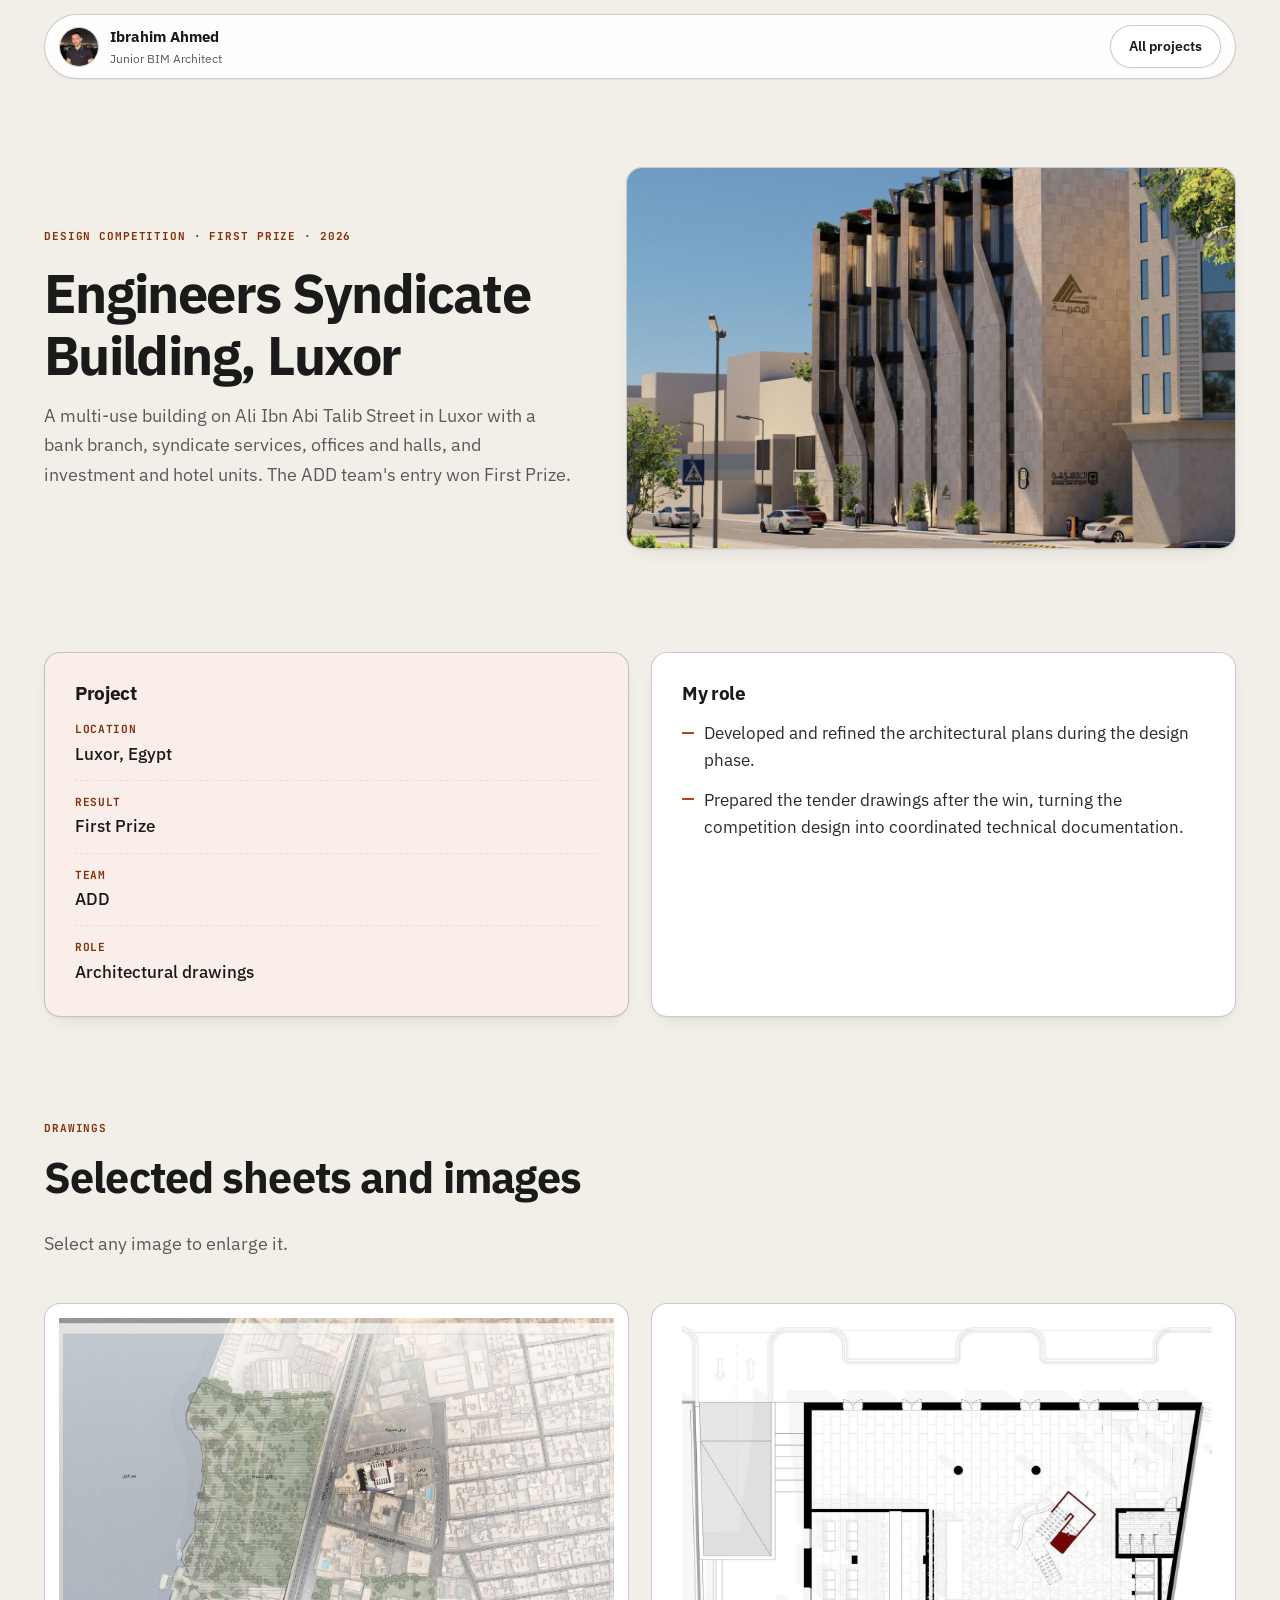
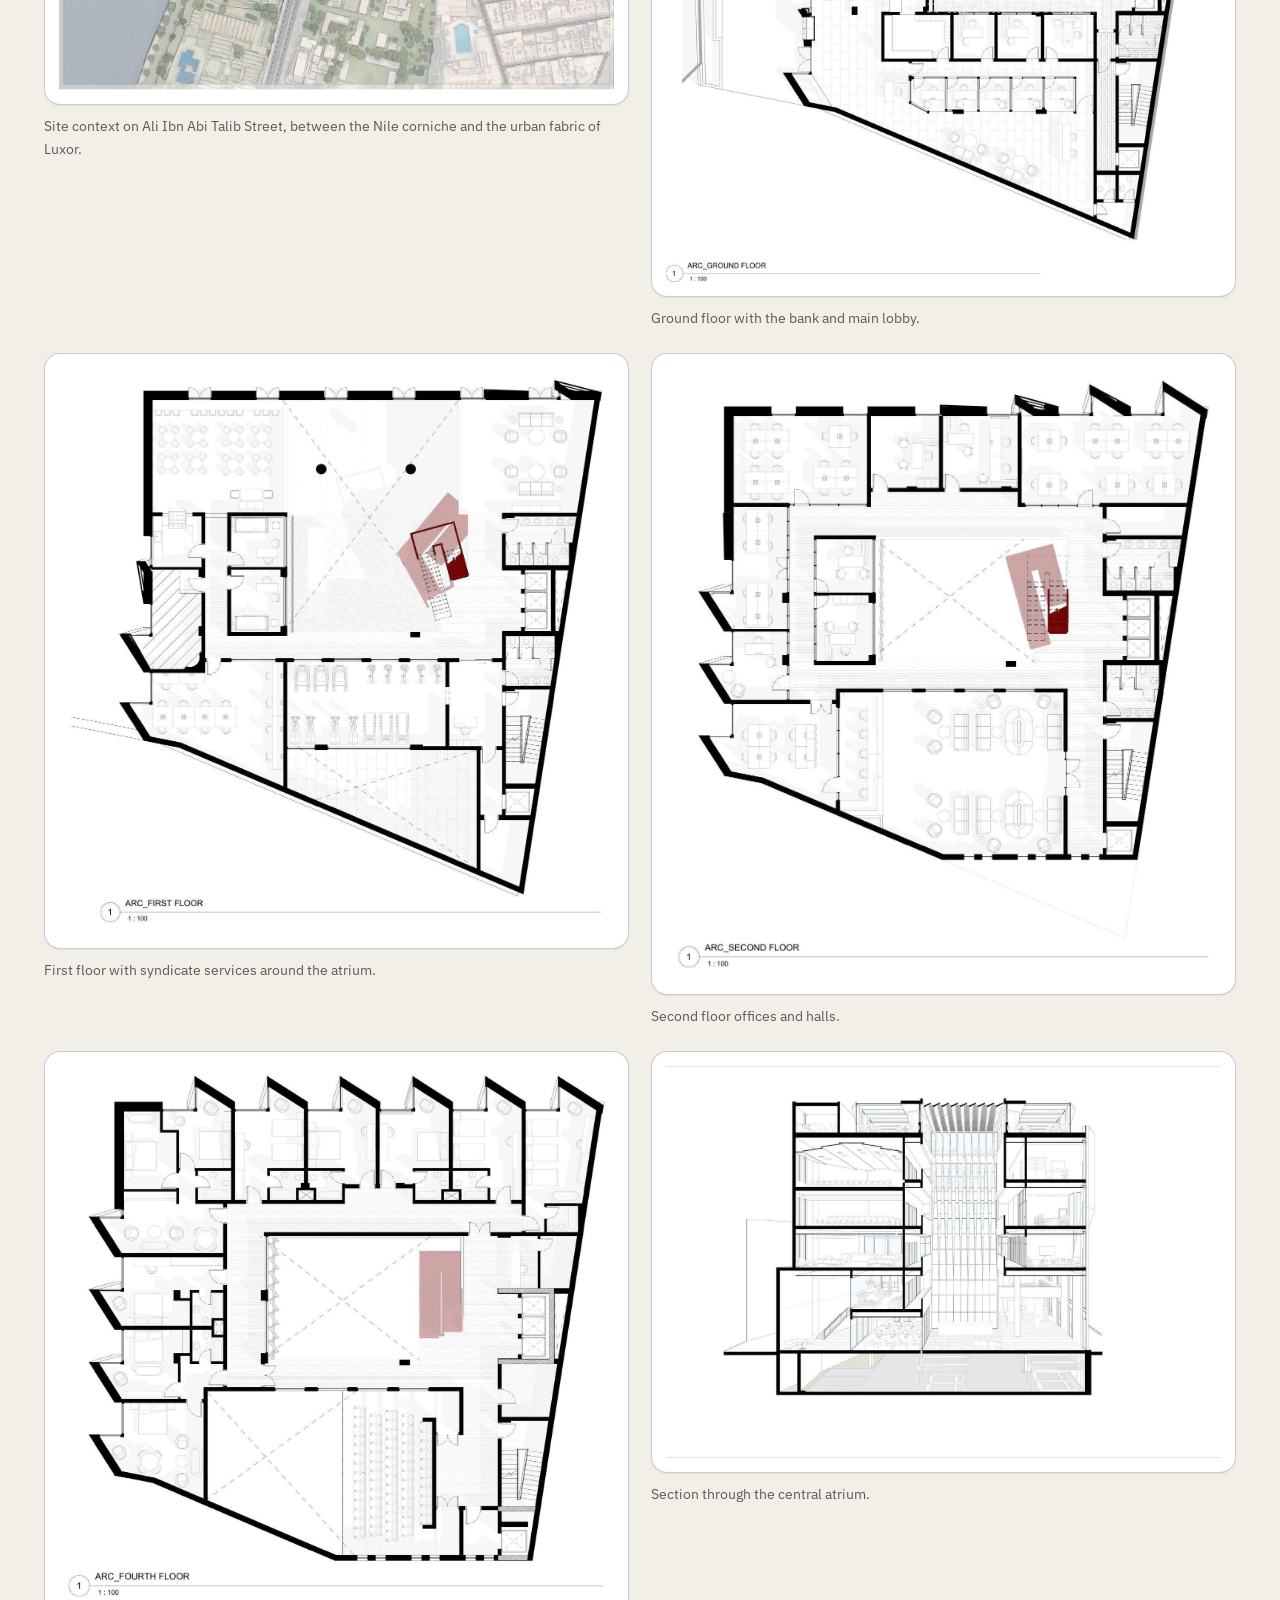
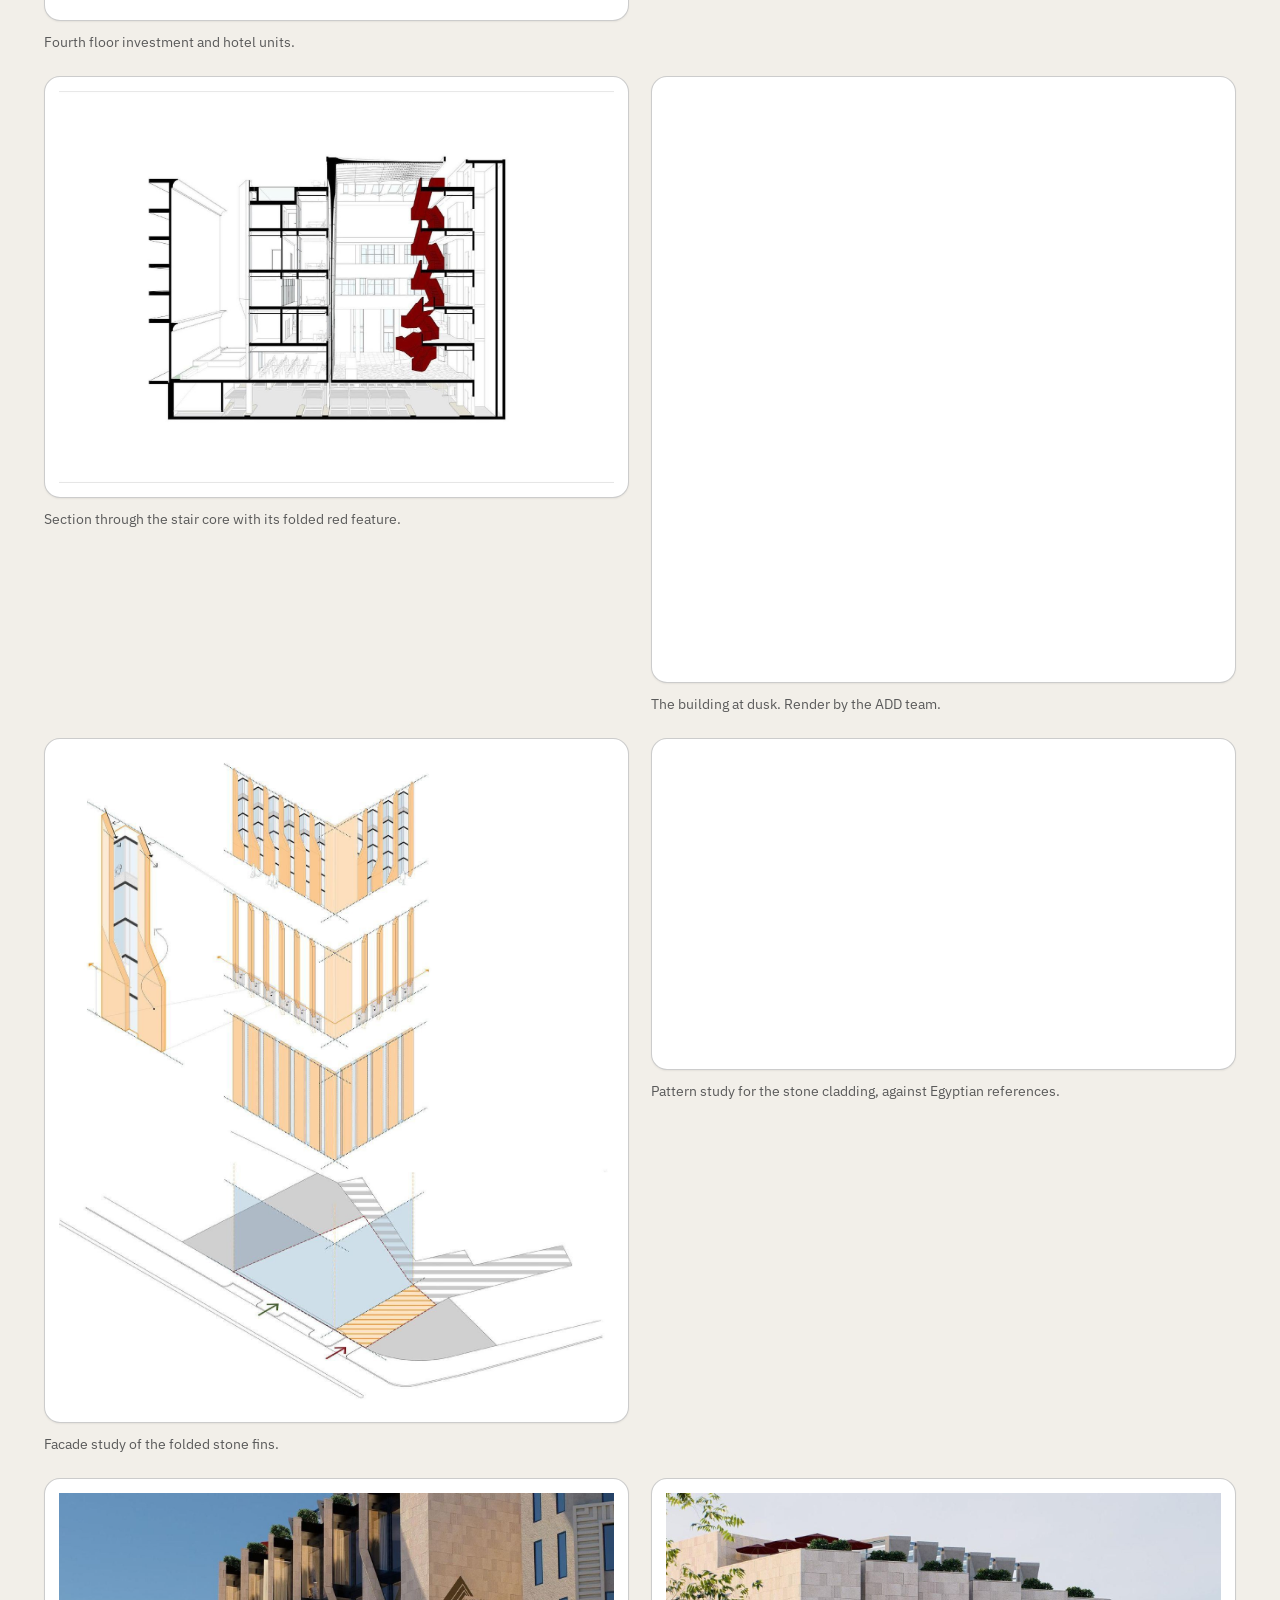
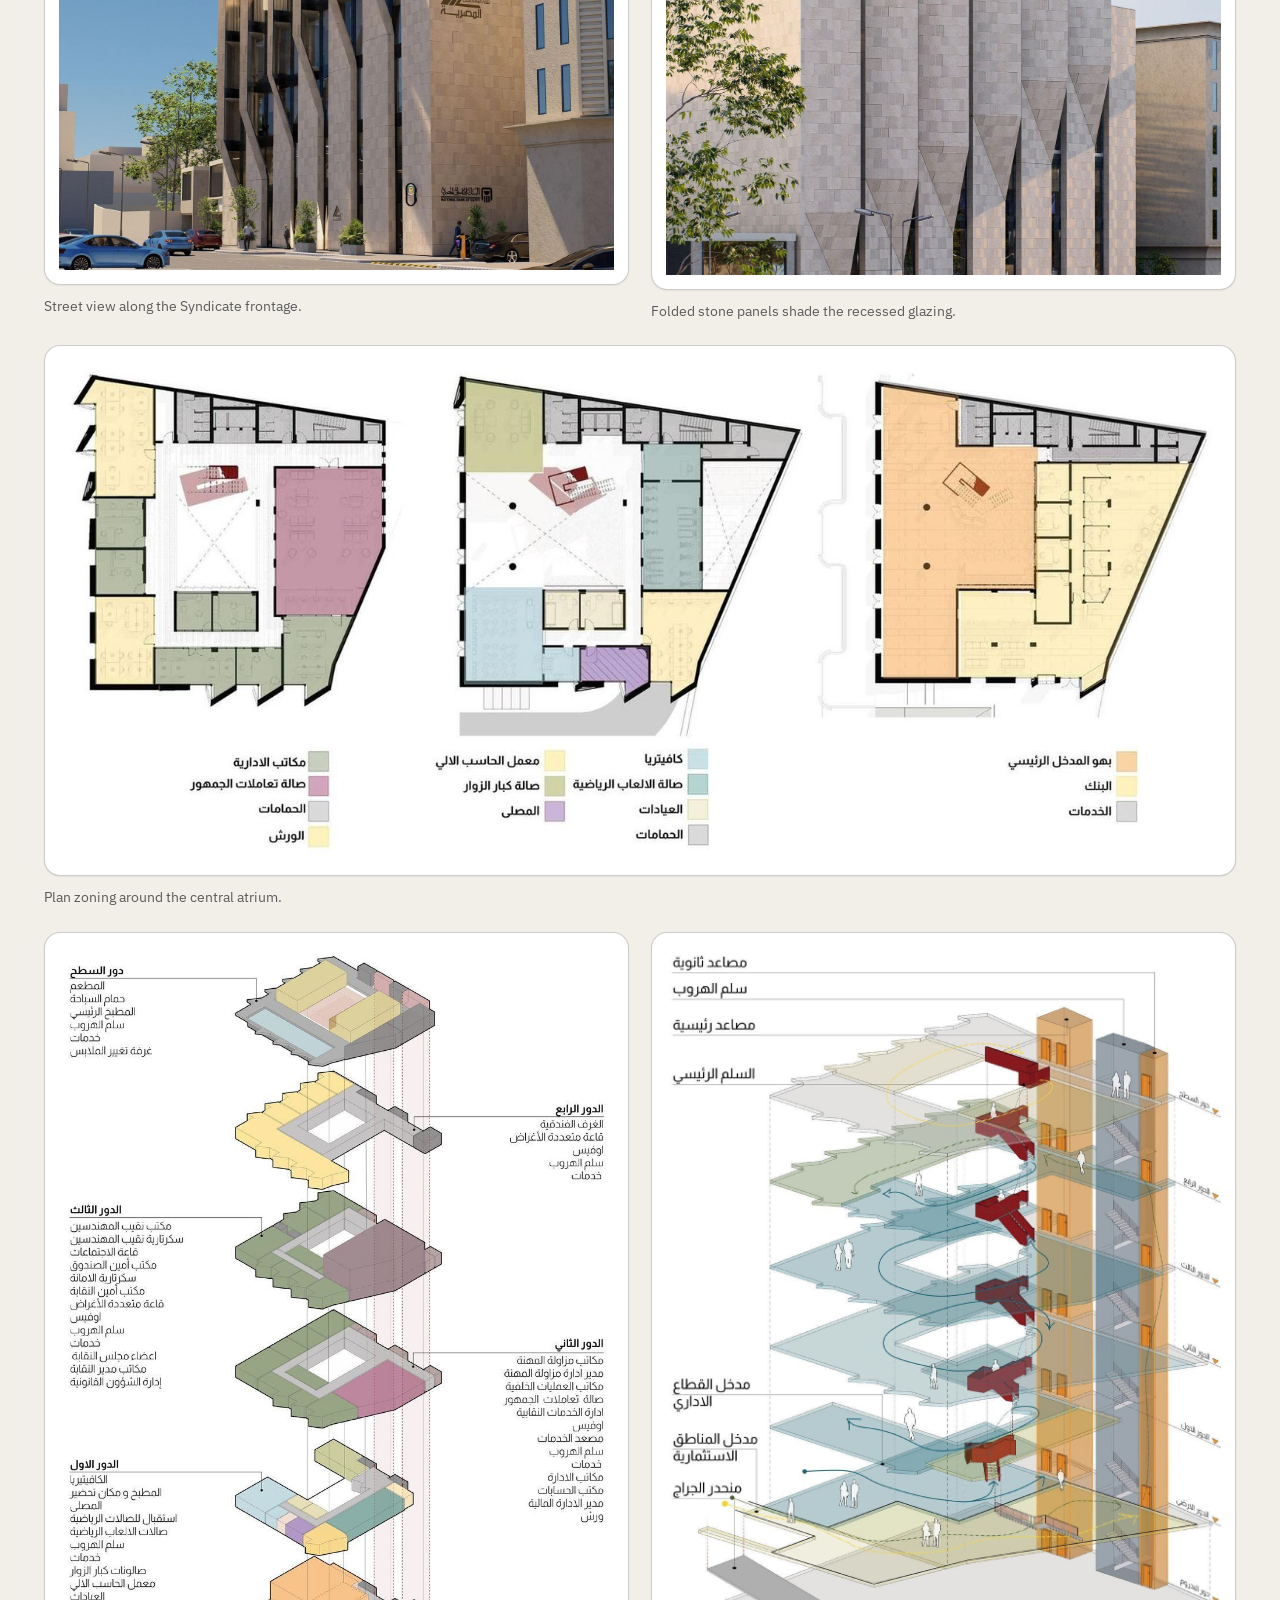
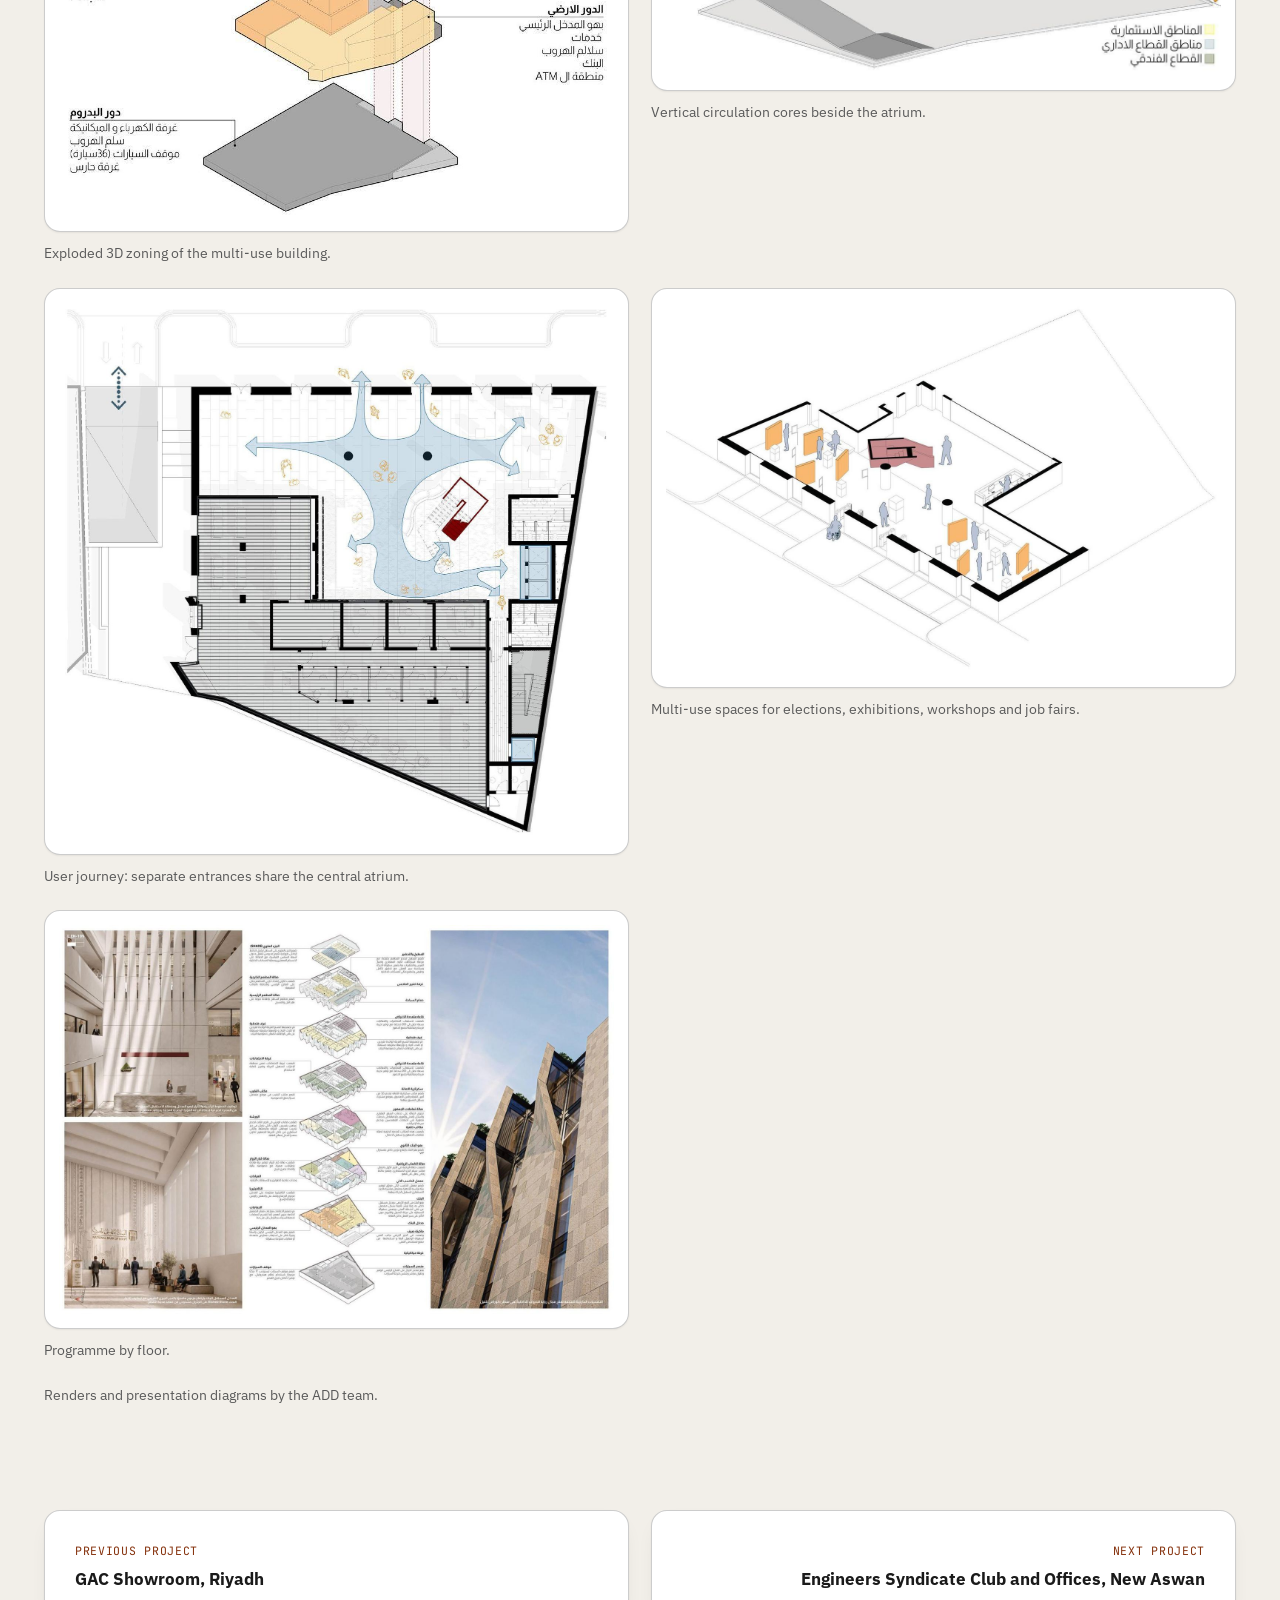
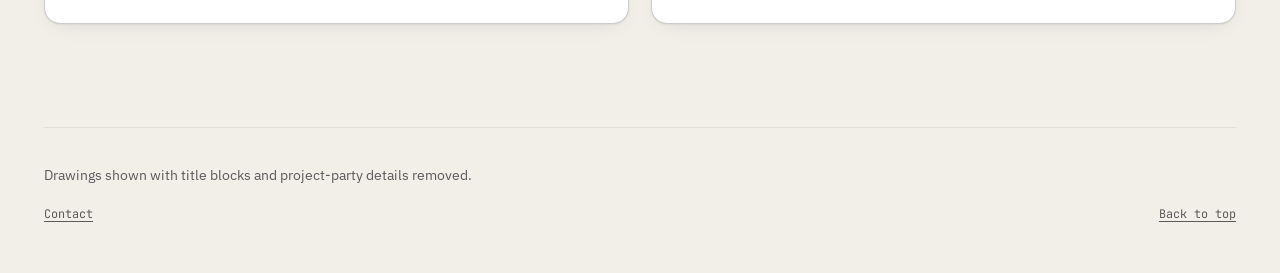
==== commit e2809408: "Show the complete set of drawings and images on every project page Each project page now carries eve" ====
--- a/projects/engineers-syndicate-building-luxor.html
+++ b/projects/engineers-syndicate-building-luxor.html
@@ -43,7 +43,7 @@
     <section class="section">
       <div class="section-head" data-reveal><p class="kicker"><span>Drawings</span></p><h2 class="section-title">Selected sheets and images</h2>
       <p class="section-lede">Select any image to enlarge it.</p></div>
-      <div class="gallery"><figure class="shot" data-reveal><button class="shot-btn" type="button" data-full="../assets/projects/engineers-syndicate-building-luxor-1.jpg" aria-label="Enlarge: Ground floor: bank branch and main lobby."><img src="../assets/projects/engineers-syndicate-building-luxor-1.jpg" alt="Ground floor: bank branch and main lobby." width="1474" height="1500" loading="lazy" decoding="async"></button><figcaption>Ground floor: bank branch and main lobby.</figcaption></figure><figure class="shot" data-reveal><button class="shot-btn" type="button" data-full="../assets/projects/engineers-syndicate-building-luxor-2.jpg" aria-label="Enlarge: First floor: syndicate services around the atrium."><img src="../assets/projects/engineers-syndicate-building-luxor-2.jpg" alt="First floor: syndicate services around the atrium." width="1390" height="1419" loading="lazy" decoding="async"></button><figcaption>First floor: syndicate services around the atrium.</figcaption></figure><figure class="shot" data-reveal><button class="shot-btn" type="button" data-full="../assets/projects/engineers-syndicate-building-luxor-3.jpg" aria-label="Enlarge: Section through the central atrium."><img src="../assets/projects/engineers-syndicate-building-luxor-3.jpg" alt="Section through the central atrium." width="1500" height="1062" loading="lazy" decoding="async"></button><figcaption>Section through the central atrium.</figcaption></figure><figure class="shot" data-reveal><button class="shot-btn" type="button" data-full="../assets/projects/engineers-syndicate-building-luxor-4.jpg" aria-label="Enlarge: Section through the stair core."><img src="../assets/projects/engineers-syndicate-building-luxor-4.jpg" alt="Section through the stair core." width="1500" height="1062" loading="lazy" decoding="async"></button><figcaption>Section through the stair core.</figcaption></figure><figure class="shot" data-reveal><button class="shot-btn" type="button" data-full="../assets/projects/engineers-syndicate-building-luxor-5.jpg" aria-label="Enlarge: Facade study: solid stone faces the sun and recessed glazing turns toward the Nile."><img src="../assets/projects/engineers-syndicate-building-luxor-5.jpg" alt="Facade study: solid stone faces the sun and recessed glazing turns toward the Nile." width="1271" height="1500" loading="lazy" decoding="async"></button><figcaption>Facade study: solid stone faces the sun and recessed glazing turns toward the Nile.</figcaption></figure><figure class="shot" data-reveal><button class="shot-btn" type="button" data-full="../assets/projects/engineers-syndicate-building-luxor-6.jpg" aria-label="Enlarge: The folded stone fins along the street. Render by the ADD team."><img src="../assets/projects/engineers-syndicate-building-luxor-6.jpg" alt="The folded stone fins along the street. Render by the ADD team." width="1500" height="1019" loading="lazy" decoding="async"></button><figcaption>The folded stone fins along the street. Render by the ADD team.</figcaption></figure></div>
+      <div class="gallery"><figure class="shot" data-reveal><button class="shot-btn" type="button" data-full="../assets/projects/engineers-syndicate-building-luxor-1.jpg" aria-label="Enlarge: Site context on Ali Ibn Abi Talib Street, between the Nile corniche and the urban fabric of Luxor."><img src="../assets/projects/engineers-syndicate-building-luxor-1.jpg" alt="Site context on Ali Ibn Abi Talib Street, between the Nile corniche and the urban fabric of Luxor." width="1500" height="1005" loading="lazy" decoding="async"></button><figcaption>Site context on Ali Ibn Abi Talib Street, between the Nile corniche and the urban fabric of Luxor.</figcaption></figure><figure class="shot" data-reveal><button class="shot-btn" type="button" data-full="../assets/projects/engineers-syndicate-building-luxor-2.jpg" aria-label="Enlarge: Ground floor with the bank and main lobby."><img src="../assets/projects/engineers-syndicate-building-luxor-2.jpg" alt="Ground floor with the bank and main lobby." width="1474" height="1500" loading="lazy" decoding="async"></button><figcaption>Ground floor with the bank and main lobby.</figcaption></figure><figure class="shot" data-reveal><button class="shot-btn" type="button" data-full="../assets/projects/engineers-syndicate-building-luxor-3.jpg" aria-label="Enlarge: First floor with syndicate services around the atrium."><img src="../assets/projects/engineers-syndicate-building-luxor-3.jpg" alt="First floor with syndicate services around the atrium." width="1390" height="1419" loading="lazy" decoding="async"></button><figcaption>First floor with syndicate services around the atrium.</figcaption></figure><figure class="shot" data-reveal><button class="shot-btn" type="button" data-full="../assets/projects/engineers-syndicate-building-luxor-4.jpg" aria-label="Enlarge: Second floor offices and halls."><img src="../assets/projects/engineers-syndicate-building-luxor-4.jpg" alt="Second floor offices and halls." width="1316" height="1453" loading="lazy" decoding="async"></button><figcaption>Second floor offices and halls.</figcaption></figure><figure class="shot" data-reveal><button class="shot-btn" type="button" data-full="../assets/projects/engineers-syndicate-building-luxor-5.jpg" aria-label="Enlarge: Fourth floor investment and hotel units."><img src="../assets/projects/engineers-syndicate-building-luxor-5.jpg" alt="Fourth floor investment and hotel units." width="1500" height="1459" loading="lazy" decoding="async"></button><figcaption>Fourth floor investment and hotel units.</figcaption></figure><figure class="shot" data-reveal><button class="shot-btn" type="button" data-full="../assets/projects/engineers-syndicate-building-luxor-6.jpg" aria-label="Enlarge: Section through the central atrium."><img src="../assets/projects/engineers-syndicate-building-luxor-6.jpg" alt="Section through the central atrium." width="1500" height="1061" loading="lazy" decoding="async"></button><figcaption>Section through the central atrium.</figcaption></figure><figure class="shot" data-reveal><button class="shot-btn" type="button" data-full="../assets/projects/engineers-syndicate-building-luxor-7.jpg" aria-label="Enlarge: Section through the stair core with its folded red feature."><img src="../assets/projects/engineers-syndicate-building-luxor-7.jpg" alt="Section through the stair core with its folded red feature." width="1500" height="1061" loading="lazy" decoding="async"></button><figcaption>Section through the stair core with its folded red feature.</figcaption></figure><figure class="shot" data-reveal><button class="shot-btn" type="button" data-full="../assets/projects/engineers-syndicate-building-luxor-8.jpg" aria-label="Enlarge: The building at dusk. Render by the ADD team."><img src="../assets/projects/engineers-syndicate-building-luxor-8.jpg" alt="The building at dusk. Render by the ADD team." width="1442" height="1500" loading="lazy" decoding="async"></button><figcaption>The building at dusk. Render by the ADD team.</figcaption></figure><figure class="shot" data-reveal><button class="shot-btn" type="button" data-full="../assets/projects/engineers-syndicate-building-luxor-9.jpg" aria-label="Enlarge: Facade study of the folded stone fins."><img src="../assets/projects/engineers-syndicate-building-luxor-9.jpg" alt="Facade study of the folded stone fins." width="1271" height="1500" loading="lazy" decoding="async"></button><figcaption>Facade study of the folded stone fins.</figcaption></figure><figure class="shot" data-reveal><button class="shot-btn" type="button" data-full="../assets/projects/engineers-syndicate-building-luxor-10.jpg" aria-label="Enlarge: Pattern study for the stone cladding, against Egyptian references."><img src="../assets/projects/engineers-syndicate-building-luxor-10.jpg" alt="Pattern study for the stone cladding, against Egyptian references." width="1500" height="815" loading="lazy" decoding="async"></button><figcaption>Pattern study for the stone cladding, against Egyptian references.</figcaption></figure><figure class="shot" data-reveal><button class="shot-btn" type="button" data-full="../assets/projects/engineers-syndicate-building-luxor-11.jpg" aria-label="Enlarge: Street view along the Syndicate frontage."><img src="../assets/projects/engineers-syndicate-building-luxor-11.jpg" alt="Street view along the Syndicate frontage." width="1500" height="1019" loading="lazy" decoding="async"></button><figcaption>Street view along the Syndicate frontage.</figcaption></figure><figure class="shot" data-reveal><button class="shot-btn" type="button" data-full="../assets/projects/engineers-syndicate-building-luxor-12.jpg" aria-label="Enlarge: Folded stone panels shade the recessed glazing."><img src="../assets/projects/engineers-syndicate-building-luxor-12.jpg" alt="Folded stone panels shade the recessed glazing." width="1500" height="1031" loading="lazy" decoding="async"></button><figcaption>Folded stone panels shade the recessed glazing.</figcaption></figure><figure class="shot wide" data-reveal><button class="shot-btn" type="button" data-full="../assets/projects/engineers-syndicate-building-luxor-13.jpg" aria-label="Enlarge: Plan zoning around the central atrium."><img src="../assets/projects/engineers-syndicate-building-luxor-13.jpg" alt="Plan zoning around the central atrium." width="1500" height="647" loading="lazy" decoding="async"></button><figcaption>Plan zoning around the central atrium.</figcaption></figure><figure class="shot tall" data-reveal><button class="shot-btn" type="button" data-full="../assets/projects/engineers-syndicate-building-luxor-14.jpg" aria-label="Enlarge: Exploded 3D zoning of the multi-use building."><img src="../assets/projects/engineers-syndicate-building-luxor-14.jpg" alt="Exploded 3D zoning of the multi-use building." width="956" height="1500" loading="lazy" decoding="async"></button><figcaption>Exploded 3D zoning of the multi-use building.</figcaption></figure><figure class="shot tall" data-reveal><button class="shot-btn" type="button" data-full="../assets/projects/engineers-syndicate-building-luxor-15.jpg" aria-label="Enlarge: Vertical circulation cores beside the atrium."><img src="../assets/projects/engineers-syndicate-building-luxor-15.jpg" alt="Vertical circulation cores beside the atrium." width="1141" height="1500" loading="lazy" decoding="async"></button><figcaption>Vertical circulation cores beside the atrium.</figcaption></figure><figure class="shot" data-reveal><button class="shot-btn" type="button" data-full="../assets/projects/engineers-syndicate-building-luxor-16.jpg" aria-label="Enlarge: User journey: separate entrances share the central atrium."><img src="../assets/projects/engineers-syndicate-building-luxor-16.jpg" alt="User journey: separate entrances share the central atrium." width="1500" height="1453" loading="lazy" decoding="async"></button><figcaption>User journey: separate entrances share the central atrium.</figcaption></figure><figure class="shot" data-reveal><button class="shot-btn" type="button" data-full="../assets/projects/engineers-syndicate-building-luxor-17.jpg" aria-label="Enlarge: Multi-use spaces for elections, exhibitions, workshops and job fairs."><img src="../assets/projects/engineers-syndicate-building-luxor-17.jpg" alt="Multi-use spaces for elections, exhibitions, workshops and job fairs." width="1500" height="1000" loading="lazy" decoding="async"></button><figcaption>Multi-use spaces for elections, exhibitions, workshops and job fairs.</figcaption></figure><figure class="shot" data-reveal><button class="shot-btn" type="button" data-full="../assets/projects/engineers-syndicate-building-luxor-18.jpg" aria-label="Enlarge: Programme by floor."><img src="../assets/projects/engineers-syndicate-building-luxor-18.jpg" alt="Programme by floor." width="1500" height="1050" loading="lazy" decoding="async"></button><figcaption>Programme by floor.</figcaption></figure></div>
       <p class="project-note" data-reveal>Renders and presentation diagrams by the ADD team.</p>
     </section>
     <nav class="section project-nav" aria-label="More projects" data-reveal>
--- a/assets/extra.css
+++ b/assets/extra.css
@@ -23,7 +23,7 @@
 
 .gallery { display: grid; grid-template-columns: repeat(2, minmax(0, 1fr)); gap: var(--gap); }
 .shot { margin: 0; display: flex; flex-direction: column; gap: 10px; }
-.shot.wide { grid-column: 1 / -1; }
+.shot.wide { grid-column: 1 / -1; }\n.shot.tall .shot-btn img { max-height: 620px; width: auto; max-width: 100%; margin-inline: auto; }
 .shot-btn { display: block; width: 100%; padding: clamp(8px, 1.2vw, 14px); background: #ffffff; border: var(--bw) solid var(--line); border-radius: var(--r-lg); box-shadow: var(--shadow-sm); cursor: zoom-in; overflow: hidden; transition: transform 0.3s cubic-bezier(0.16, 1, 0.3, 1), box-shadow 0.3s; }
 .shot-btn:hover { transform: translateY(-4px); box-shadow: var(--shadow-lg); }
 .shot-btn img { width: 100%; height: auto; transition: transform 0.6s cubic-bezier(0.16, 1, 0.3, 1); }
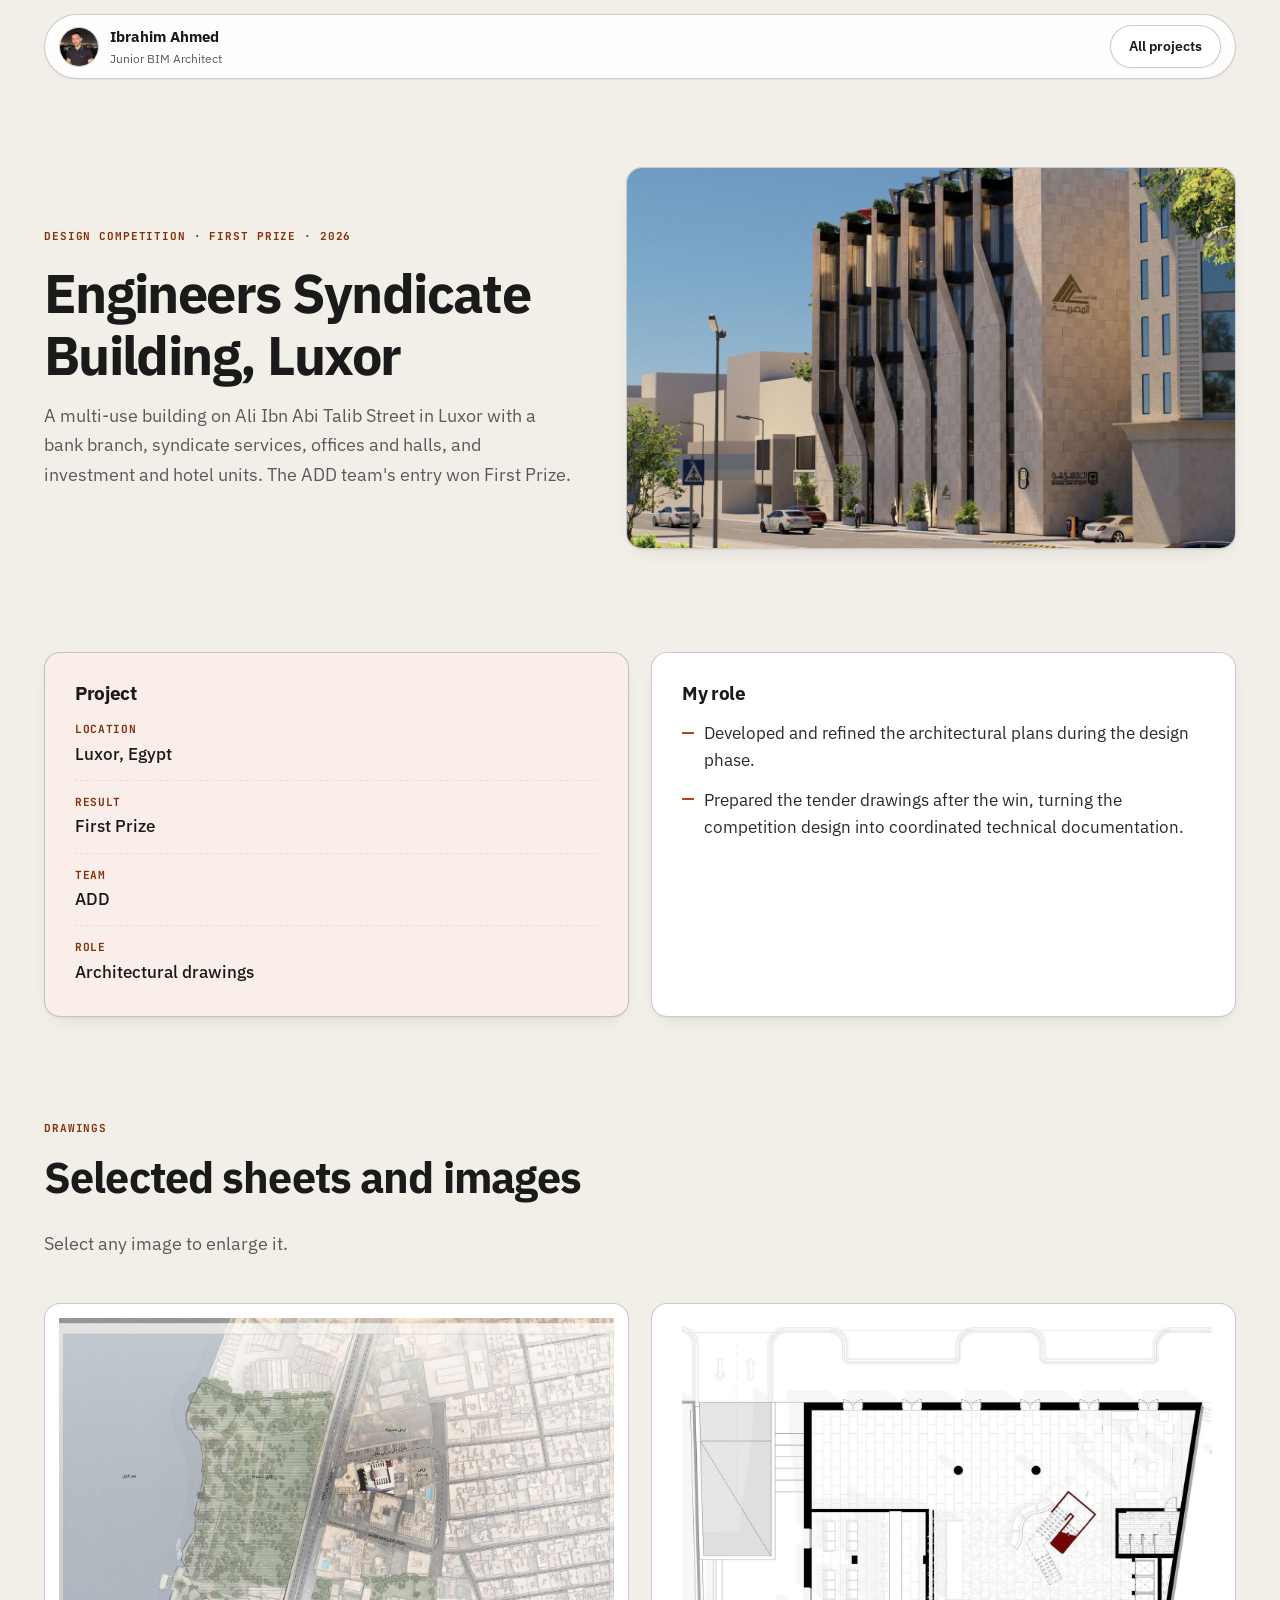
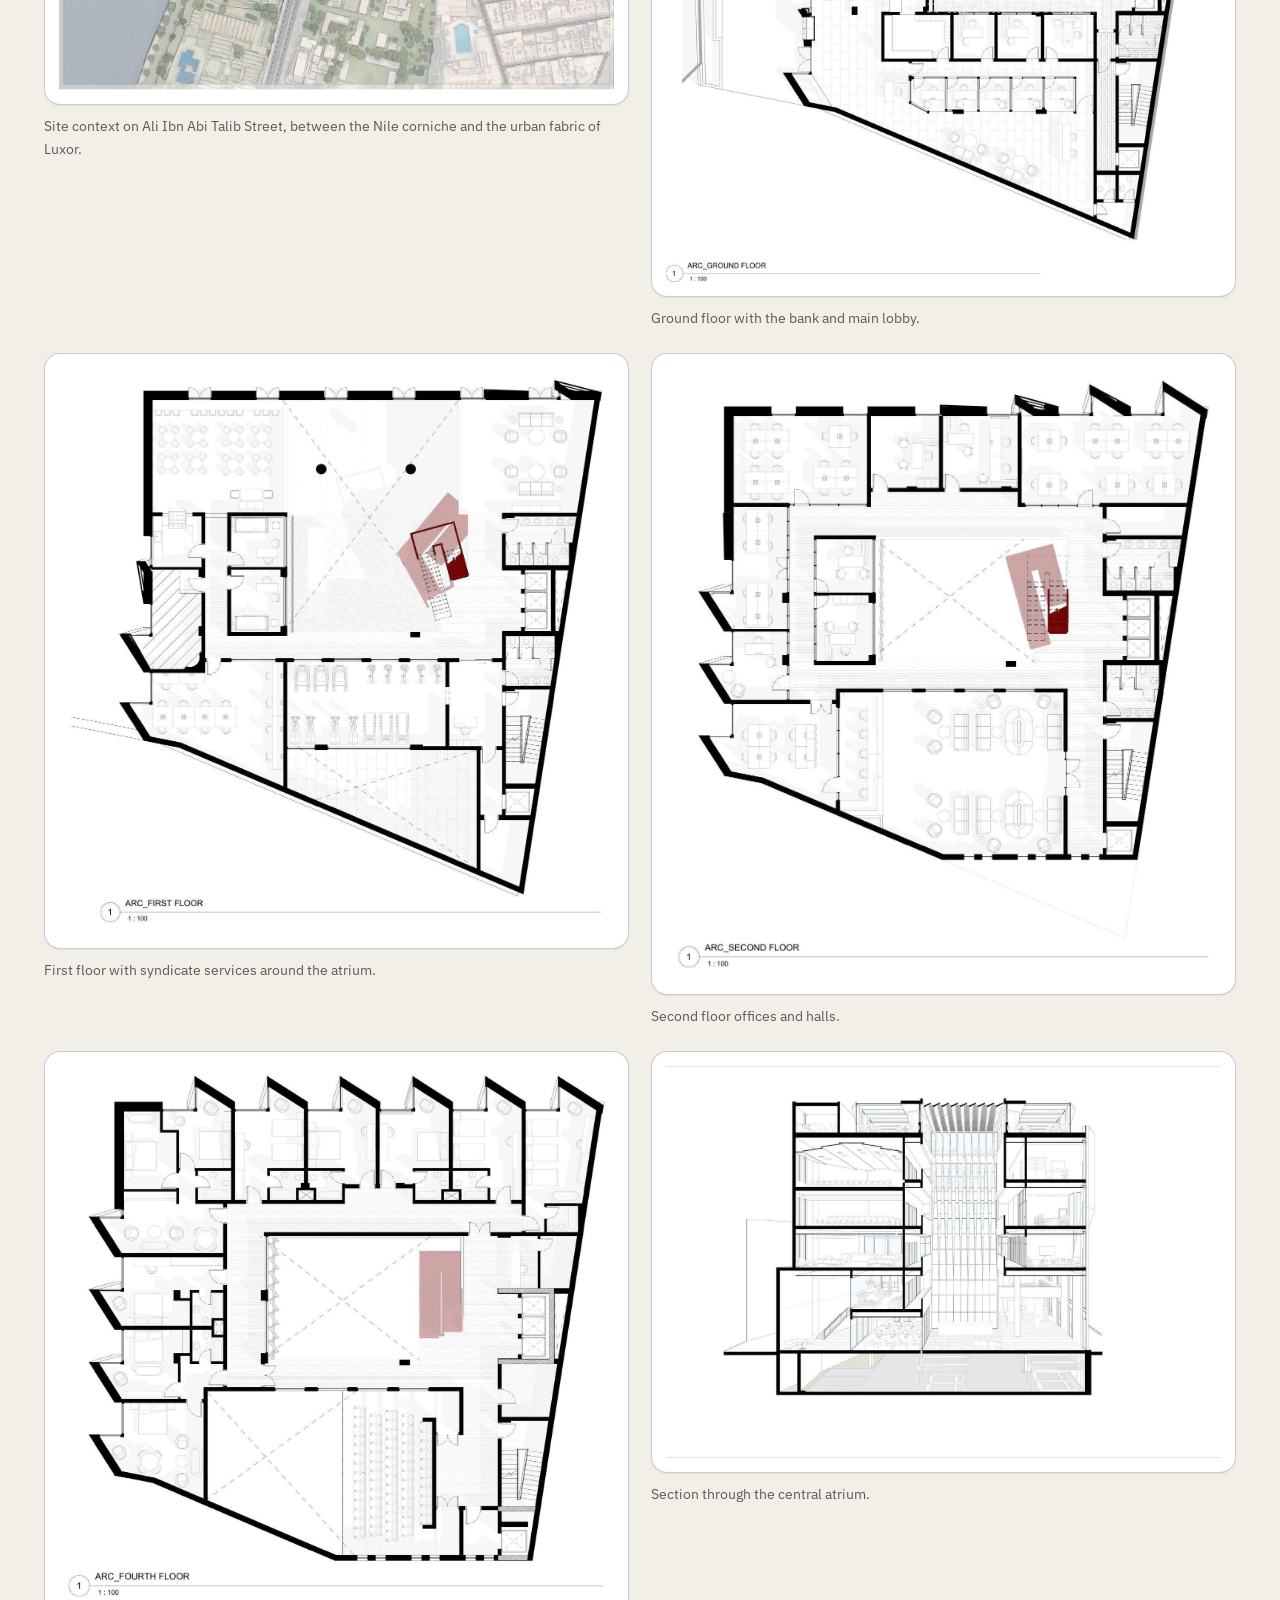
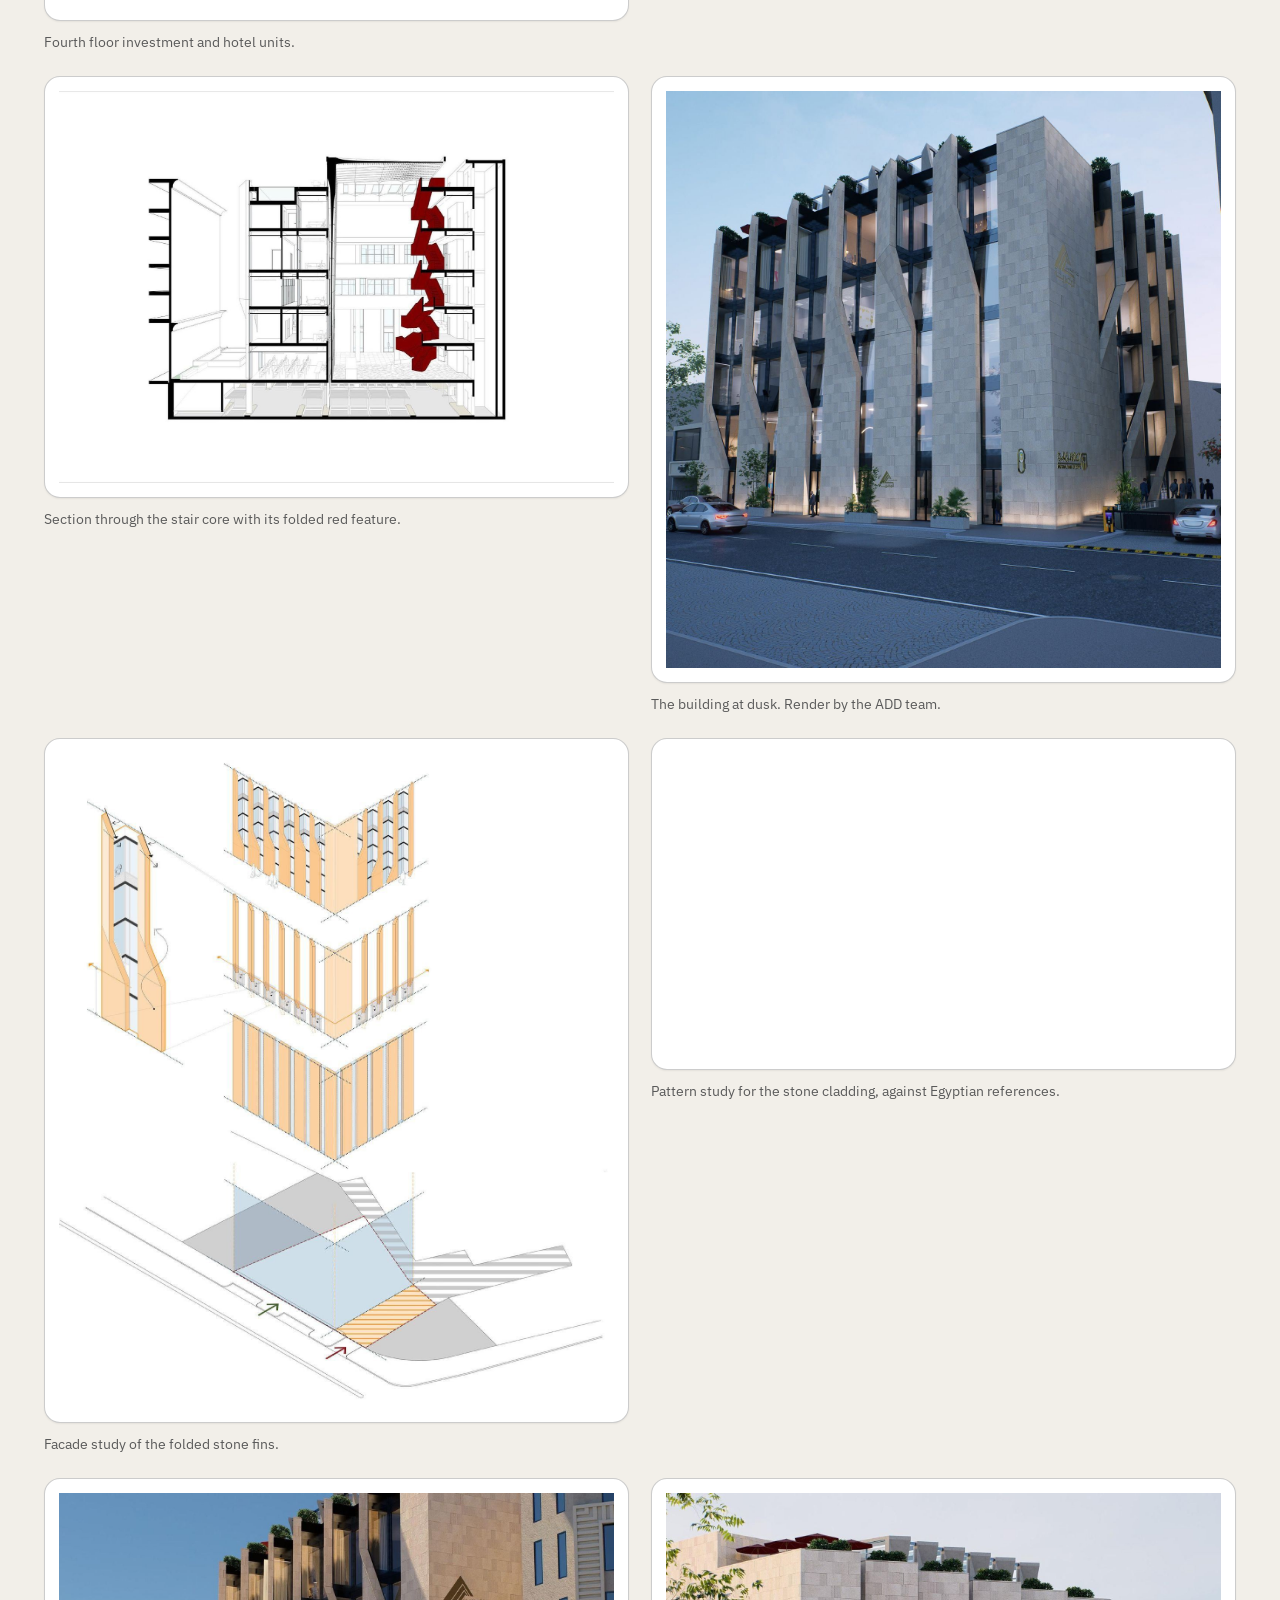
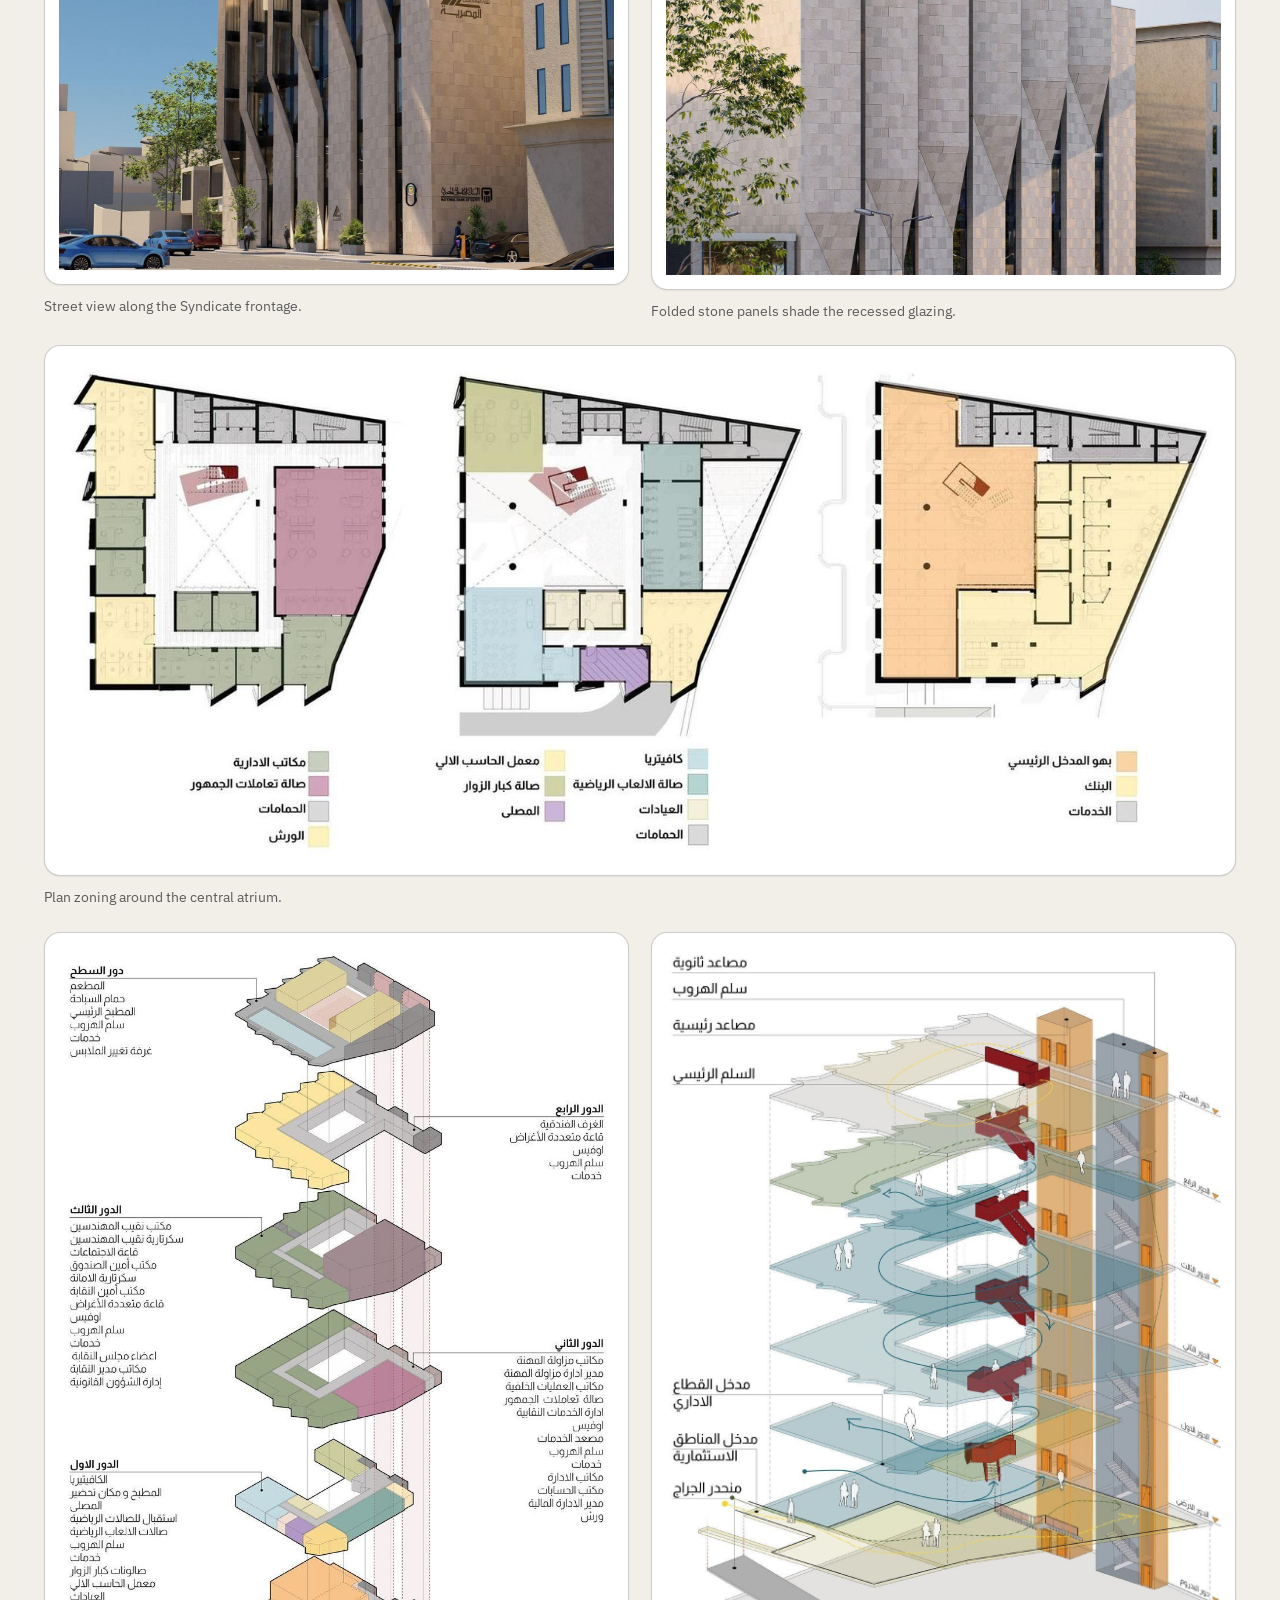
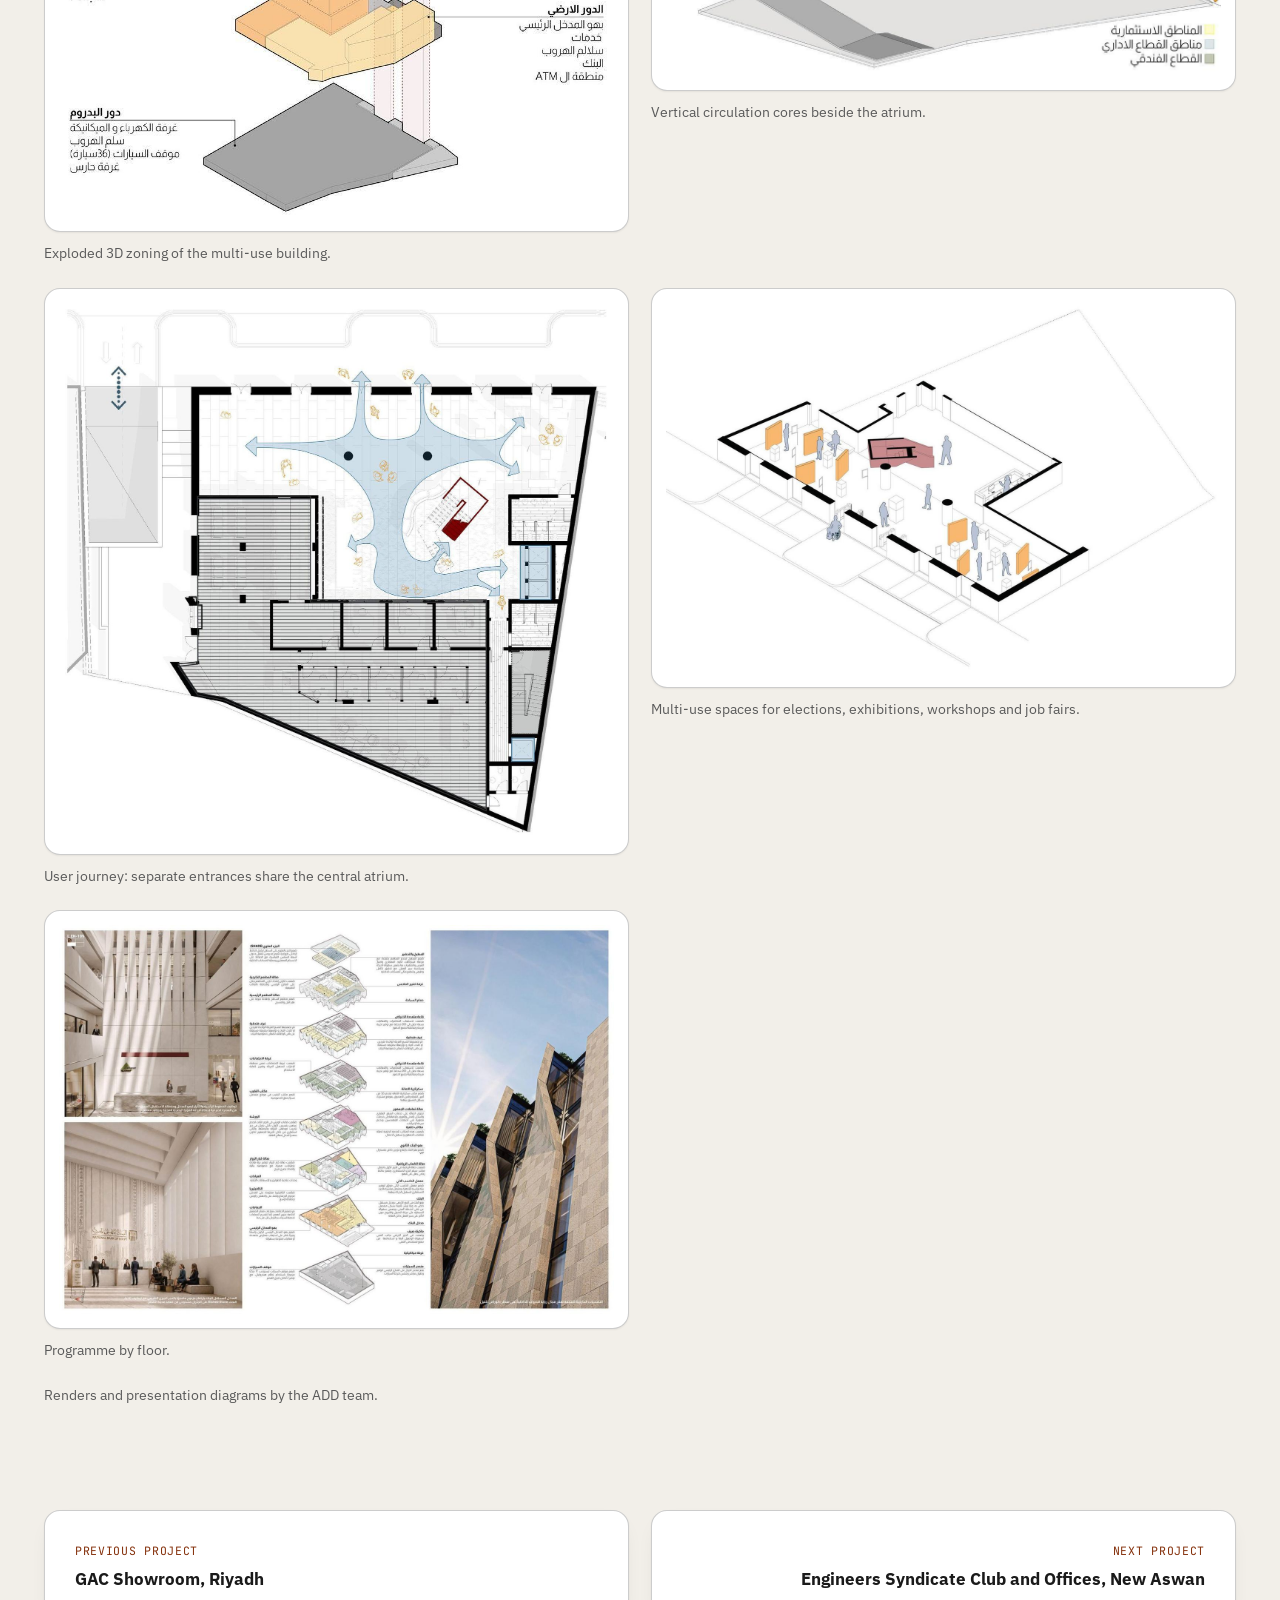
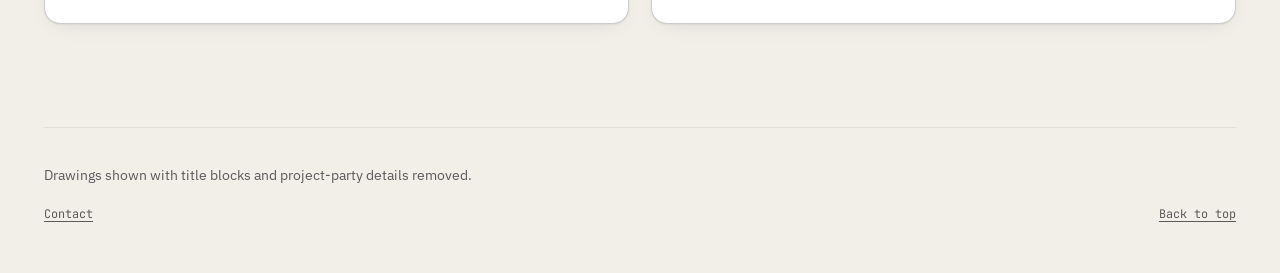
==== commit e8728584: "Fix review findings on the project pages Removes two graduation images that carried misspelt text, g" ====
--- a/projects/engineers-syndicate-building-luxor.html
+++ b/projects/engineers-syndicate-building-luxor.html
@@ -11,6 +11,9 @@
   <meta property="og:title" content="Engineers Syndicate Building, Luxor | Ibrahim Ahmed">
   <meta property="og:description" content="A multi-use building on Ali Ibn Abi Talib Street in Luxor with a bank branch, syndicate services, offices and halls, and investment and hotel units. The ADD t">
   <meta property="og:image" content="https://ibrahim-ahmed-a.github.io/Portfolio/assets/work/engineers-syndicate-building-luxor.jpg">
+  <meta property="og:url" content="https://ibrahim-ahmed-a.github.io/Portfolio/projects/engineers-syndicate-building-luxor.html">
+  <meta property="og:type" content="article">
+  <meta name="twitter:card" content="summary_large_image">
   <link rel="icon" href="../assets/avatar.jpg">
   <link rel="preconnect" href="https://fonts.googleapis.com">
 <link rel="preconnect" href="https://fonts.gstatic.com" crossorigin>
@@ -55,7 +58,7 @@
     <p class="footer-note">Drawings shown with title blocks and project-party details removed.</p>
     <p class="footer-meta"><a href="../index.html#contact">Contact</a><a href="#top">Back to top</a></p>
   </div></footer>
-  <dialog class="lightbox" id="lightbox" aria-label="Enlarged image"><button class="lightbox-close" type="button" aria-label="Close">Close</button><img alt=""></dialog>
+  <dialog class="lightbox" id="lightbox" aria-label="Enlarged image"><button class="lightbox-close" type="button" aria-label="Close">Close</button><img alt="" src="[data-uri]"></dialog>
   <script src="../assets/extra.js" defer></script>
 </body>
 </html>
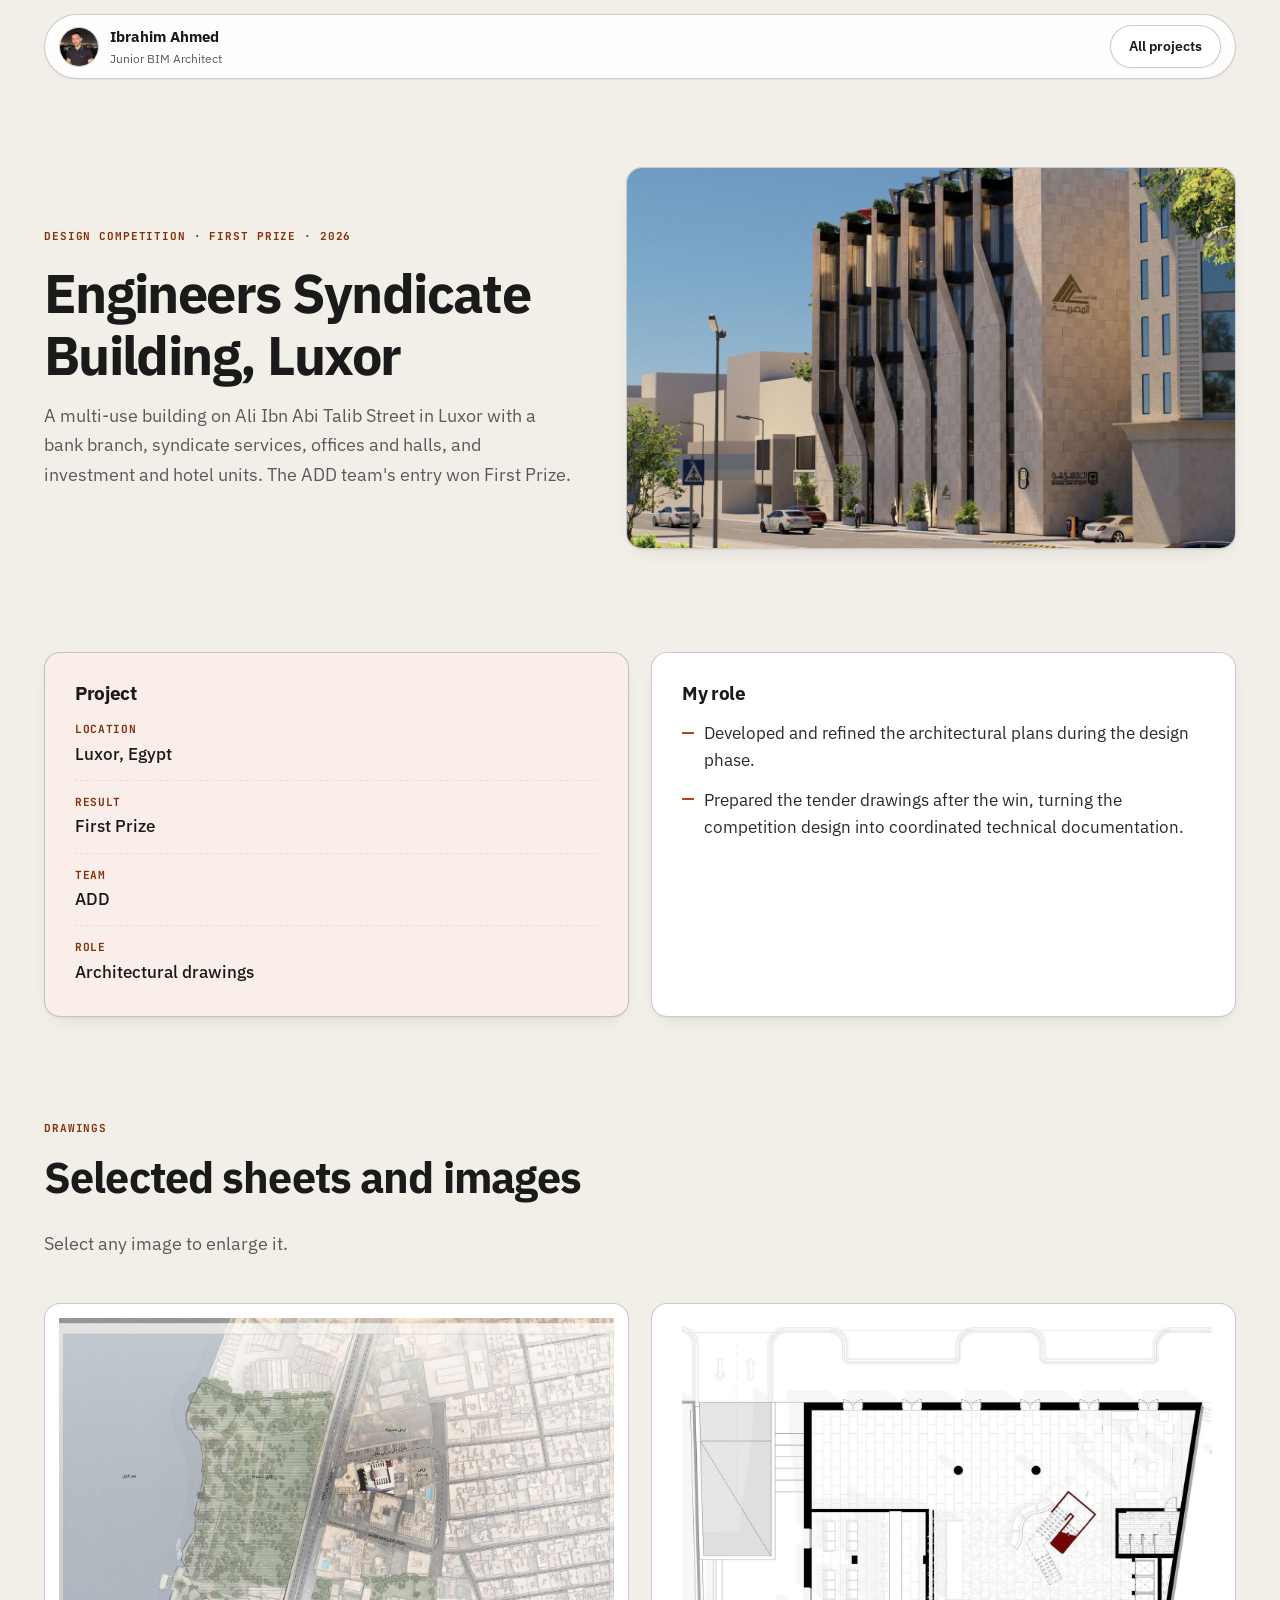
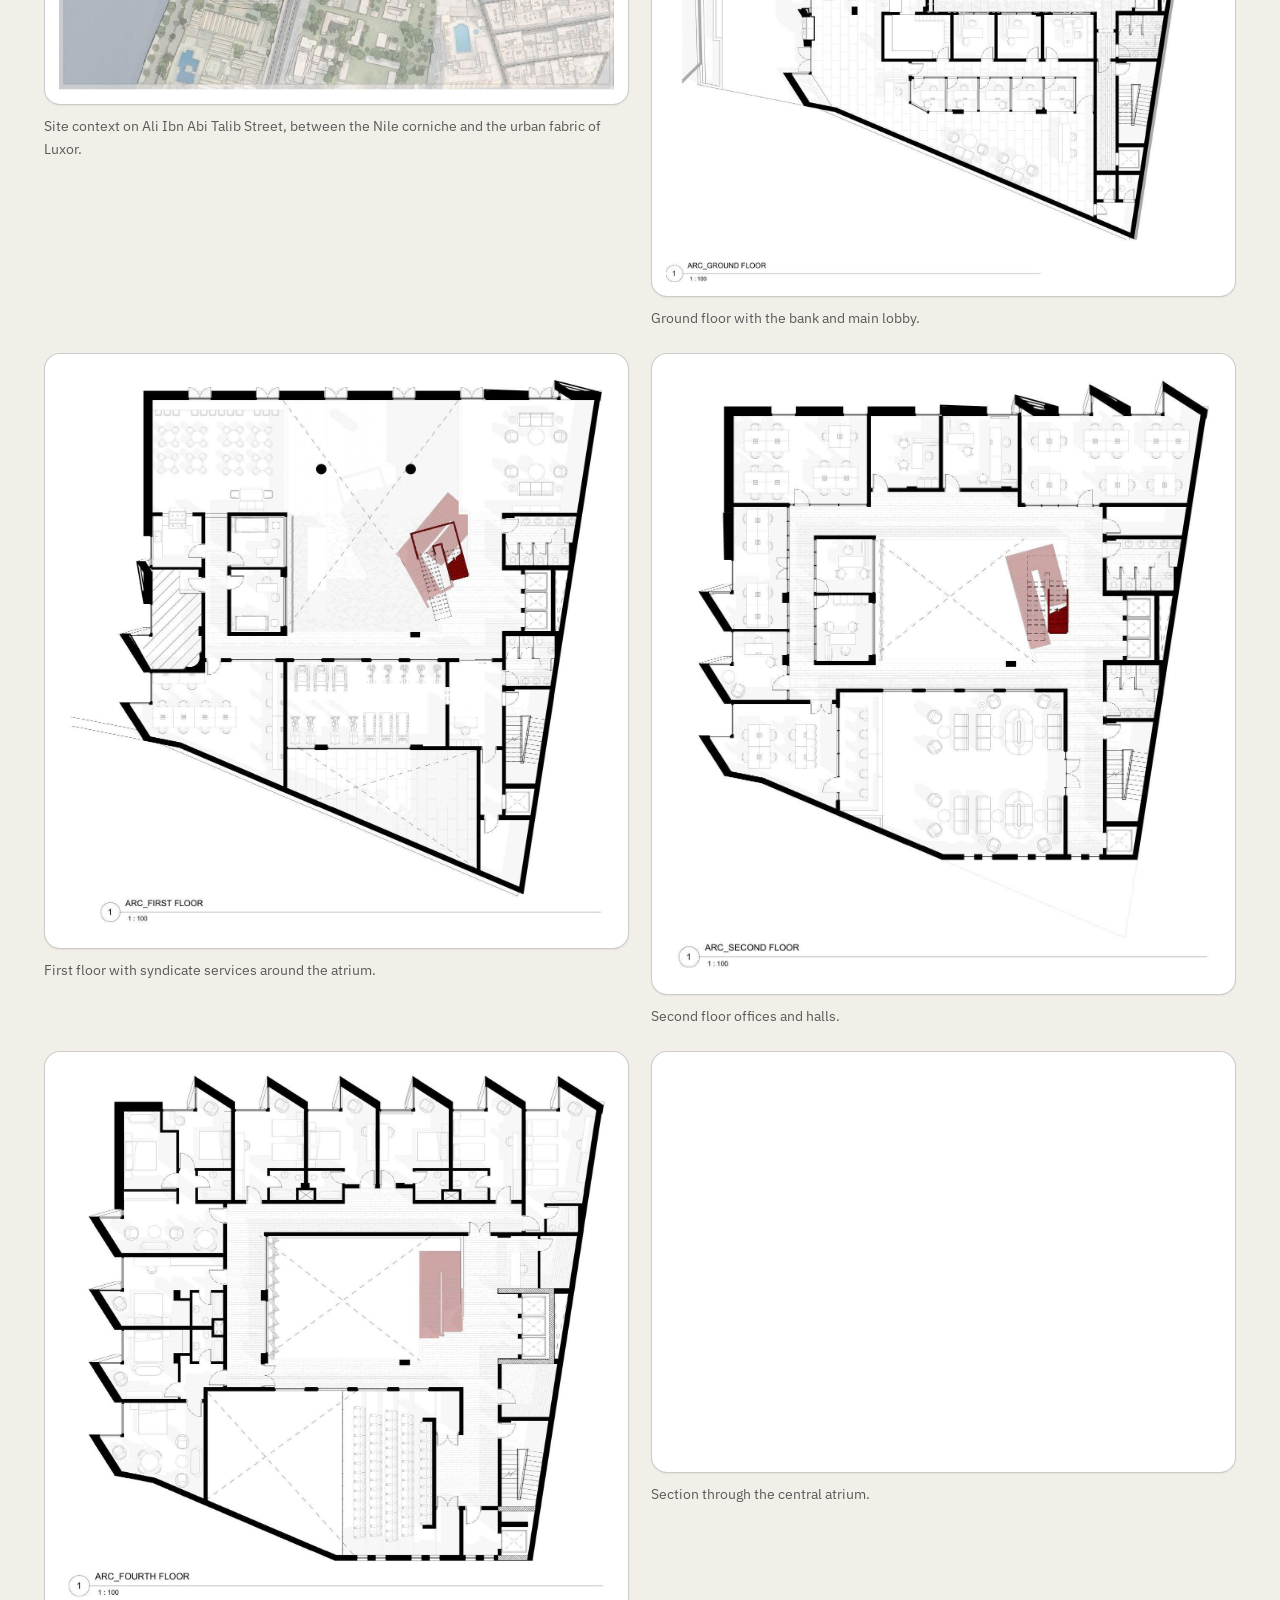
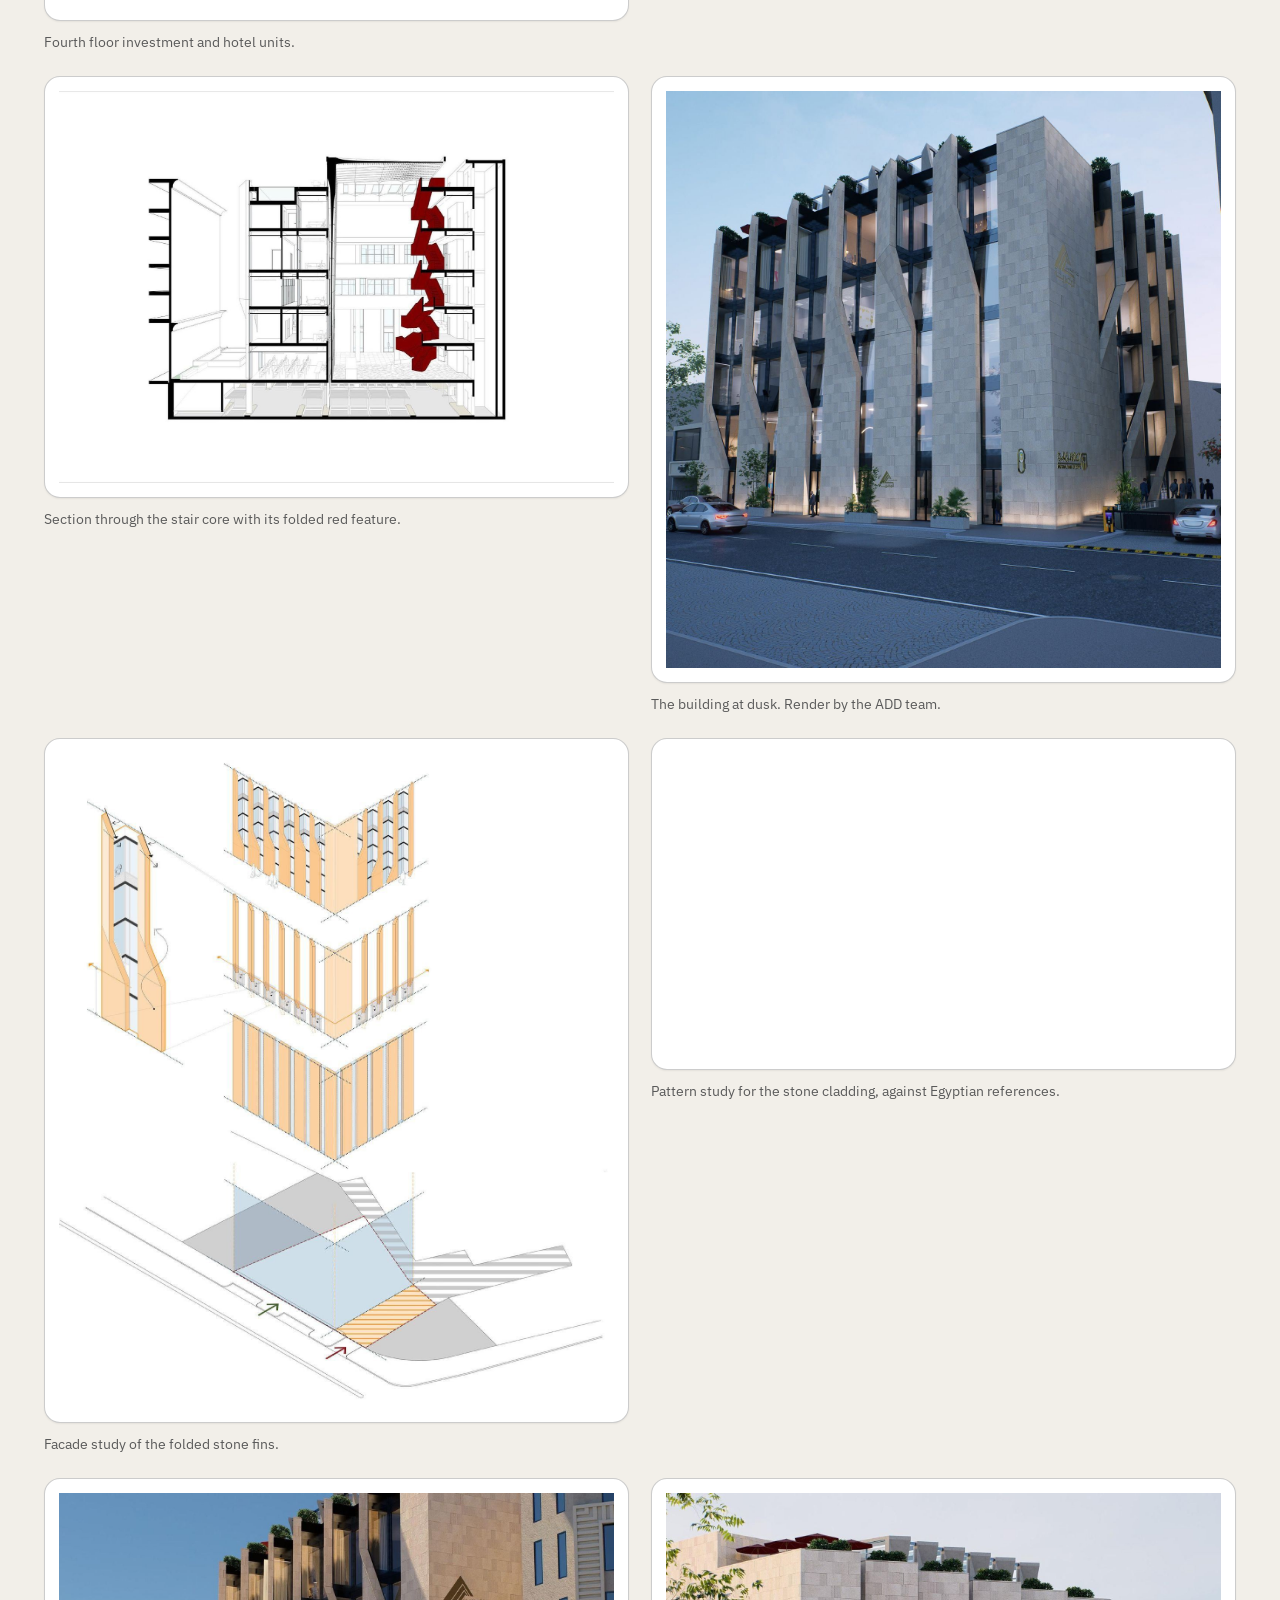
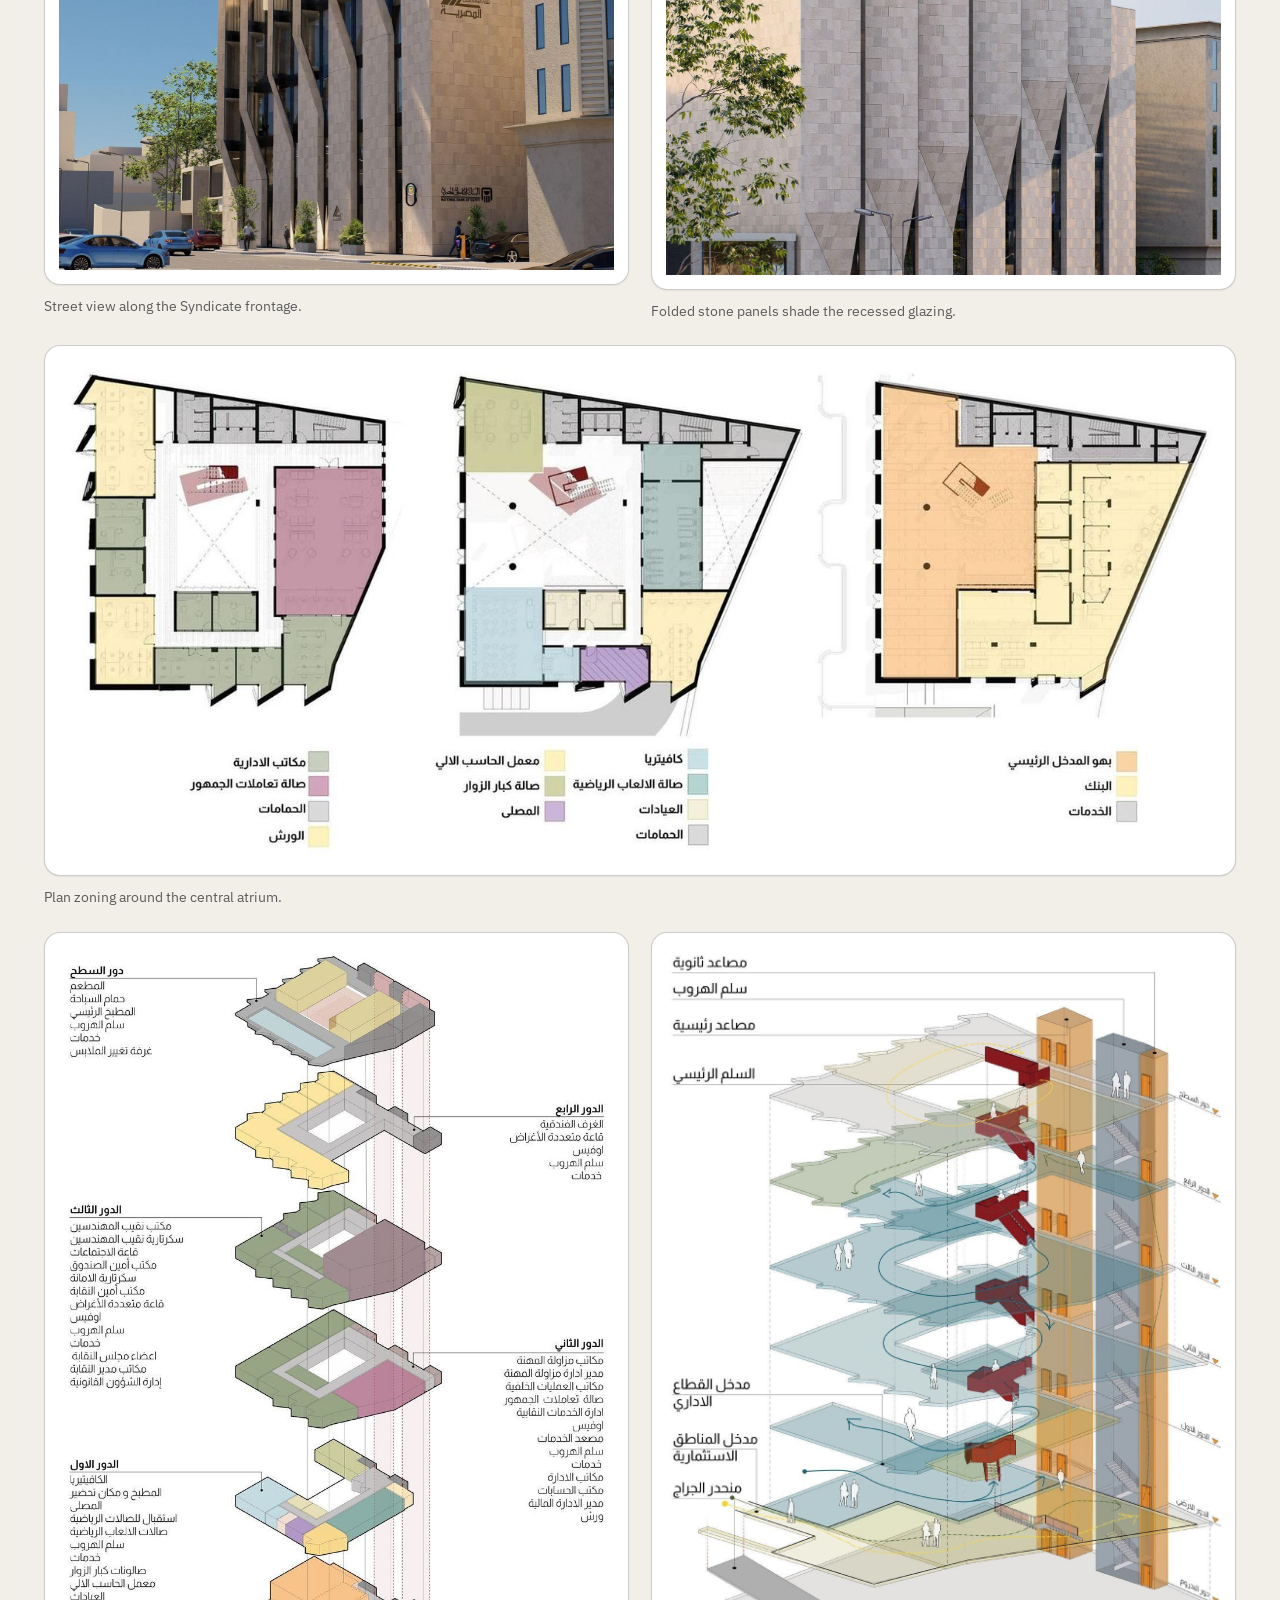
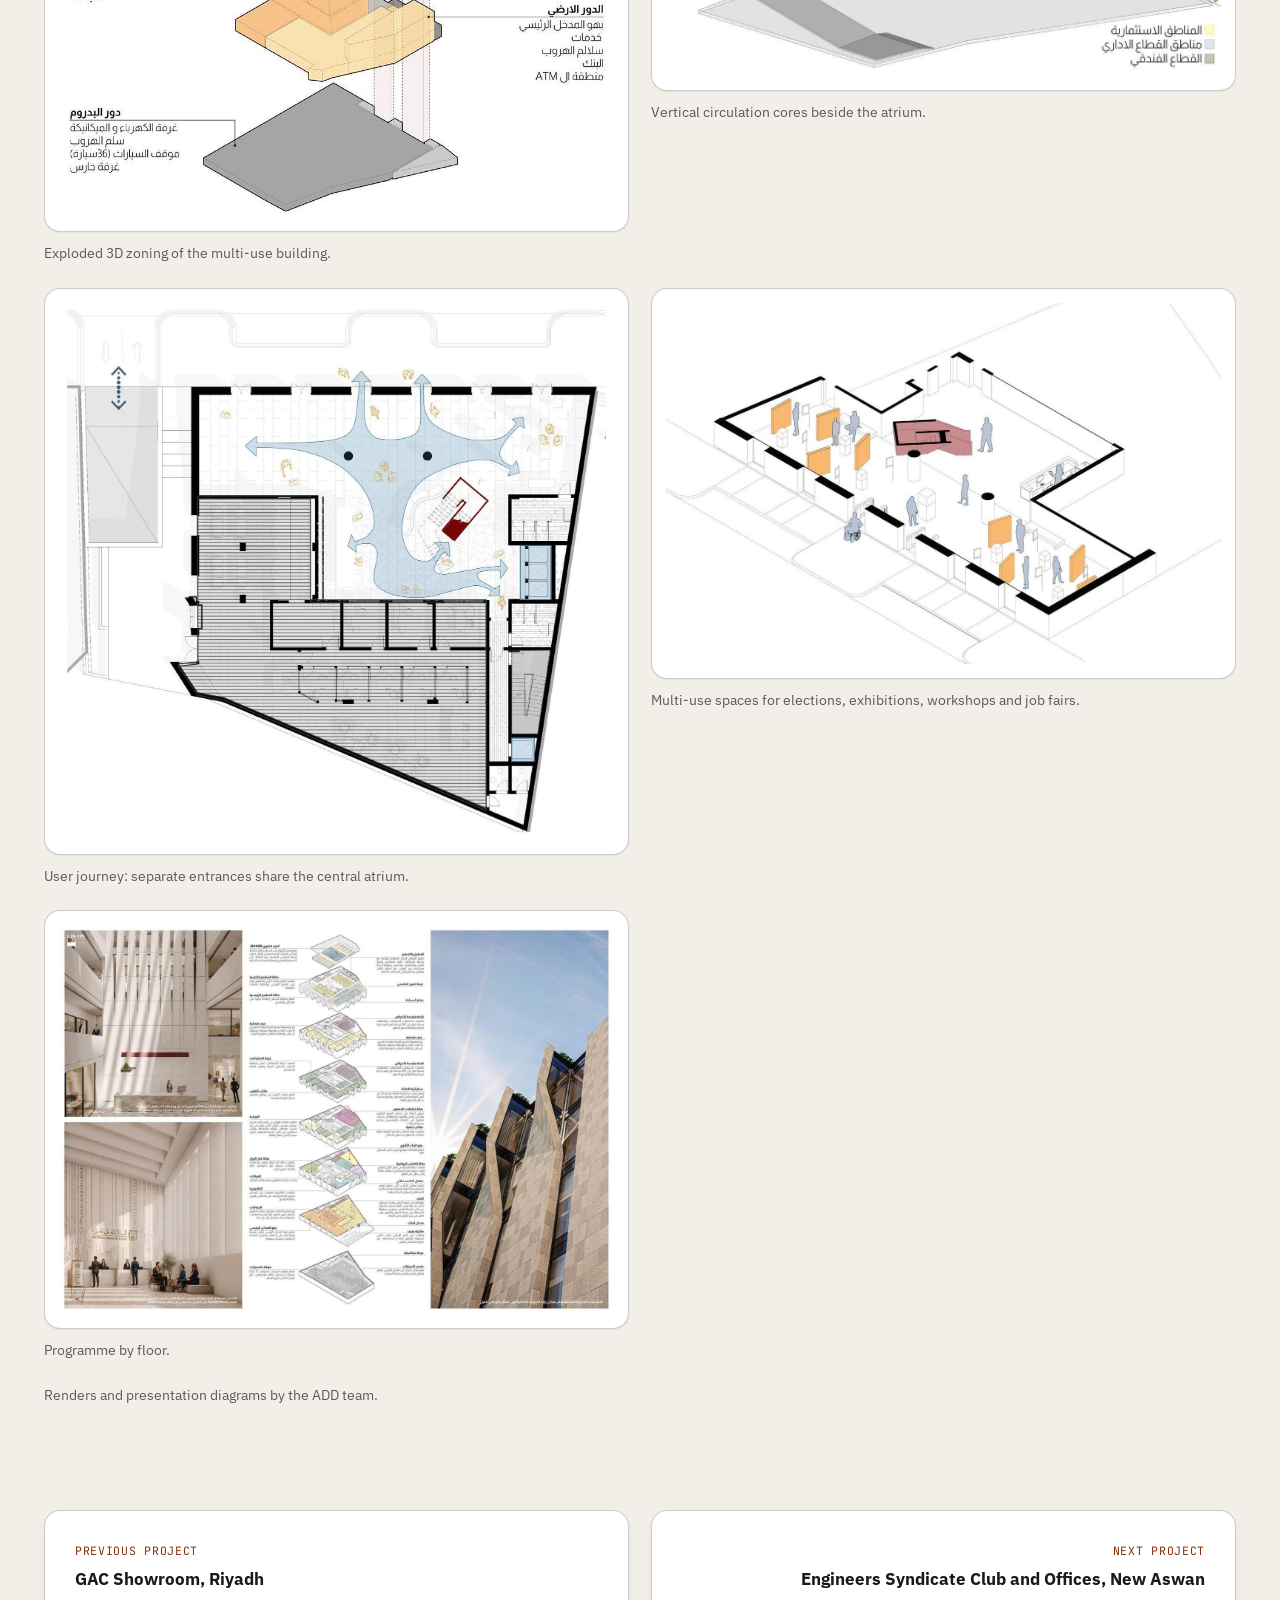
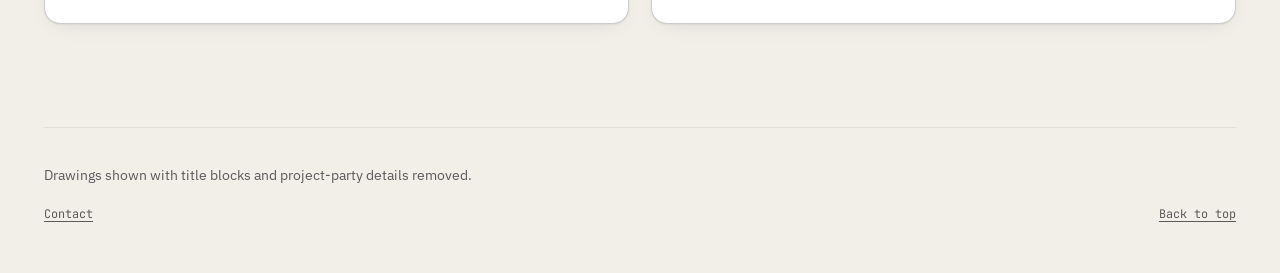
==== commit b88a06bc: "Apply the owner's page mark-ups to the project galleries Removes the graduation section study and us" ====
--- a/projects/engineers-syndicate-building-luxor.html
+++ b/projects/engineers-syndicate-building-luxor.html
@@ -46,7 +46,7 @@
     <section class="section">
       <div class="section-head" data-reveal><p class="kicker"><span>Drawings</span></p><h2 class="section-title">Selected sheets and images</h2>
       <p class="section-lede">Select any image to enlarge it.</p></div>
-      <div class="gallery"><figure class="shot" data-reveal><button class="shot-btn" type="button" data-full="../assets/projects/engineers-syndicate-building-luxor-1.jpg" aria-label="Enlarge: Site context on Ali Ibn Abi Talib Street, between the Nile corniche and the urban fabric of Luxor."><img src="../assets/projects/engineers-syndicate-building-luxor-1.jpg" alt="Site context on Ali Ibn Abi Talib Street, between the Nile corniche and the urban fabric of Luxor." width="1500" height="1005" loading="lazy" decoding="async"></button><figcaption>Site context on Ali Ibn Abi Talib Street, between the Nile corniche and the urban fabric of Luxor.</figcaption></figure><figure class="shot" data-reveal><button class="shot-btn" type="button" data-full="../assets/projects/engineers-syndicate-building-luxor-2.jpg" aria-label="Enlarge: Ground floor with the bank and main lobby."><img src="../assets/projects/engineers-syndicate-building-luxor-2.jpg" alt="Ground floor with the bank and main lobby." width="1474" height="1500" loading="lazy" decoding="async"></button><figcaption>Ground floor with the bank and main lobby.</figcaption></figure><figure class="shot" data-reveal><button class="shot-btn" type="button" data-full="../assets/projects/engineers-syndicate-building-luxor-3.jpg" aria-label="Enlarge: First floor with syndicate services around the atrium."><img src="../assets/projects/engineers-syndicate-building-luxor-3.jpg" alt="First floor with syndicate services around the atrium." width="1390" height="1419" loading="lazy" decoding="async"></button><figcaption>First floor with syndicate services around the atrium.</figcaption></figure><figure class="shot" data-reveal><button class="shot-btn" type="button" data-full="../assets/projects/engineers-syndicate-building-luxor-4.jpg" aria-label="Enlarge: Second floor offices and halls."><img src="../assets/projects/engineers-syndicate-building-luxor-4.jpg" alt="Second floor offices and halls." width="1316" height="1453" loading="lazy" decoding="async"></button><figcaption>Second floor offices and halls.</figcaption></figure><figure class="shot" data-reveal><button class="shot-btn" type="button" data-full="../assets/projects/engineers-syndicate-building-luxor-5.jpg" aria-label="Enlarge: Fourth floor investment and hotel units."><img src="../assets/projects/engineers-syndicate-building-luxor-5.jpg" alt="Fourth floor investment and hotel units." width="1500" height="1459" loading="lazy" decoding="async"></button><figcaption>Fourth floor investment and hotel units.</figcaption></figure><figure class="shot" data-reveal><button class="shot-btn" type="button" data-full="../assets/projects/engineers-syndicate-building-luxor-6.jpg" aria-label="Enlarge: Section through the central atrium."><img src="../assets/projects/engineers-syndicate-building-luxor-6.jpg" alt="Section through the central atrium." width="1500" height="1061" loading="lazy" decoding="async"></button><figcaption>Section through the central atrium.</figcaption></figure><figure class="shot" data-reveal><button class="shot-btn" type="button" data-full="../assets/projects/engineers-syndicate-building-luxor-7.jpg" aria-label="Enlarge: Section through the stair core with its folded red feature."><img src="../assets/projects/engineers-syndicate-building-luxor-7.jpg" alt="Section through the stair core with its folded red feature." width="1500" height="1061" loading="lazy" decoding="async"></button><figcaption>Section through the stair core with its folded red feature.</figcaption></figure><figure class="shot" data-reveal><button class="shot-btn" type="button" data-full="../assets/projects/engineers-syndicate-building-luxor-8.jpg" aria-label="Enlarge: The building at dusk. Render by the ADD team."><img src="../assets/projects/engineers-syndicate-building-luxor-8.jpg" alt="The building at dusk. Render by the ADD team." width="1442" height="1500" loading="lazy" decoding="async"></button><figcaption>The building at dusk. Render by the ADD team.</figcaption></figure><figure class="shot" data-reveal><button class="shot-btn" type="button" data-full="../assets/projects/engineers-syndicate-building-luxor-9.jpg" aria-label="Enlarge: Facade study of the folded stone fins."><img src="../assets/projects/engineers-syndicate-building-luxor-9.jpg" alt="Facade study of the folded stone fins." width="1271" height="1500" loading="lazy" decoding="async"></button><figcaption>Facade study of the folded stone fins.</figcaption></figure><figure class="shot" data-reveal><button class="shot-btn" type="button" data-full="../assets/projects/engineers-syndicate-building-luxor-10.jpg" aria-label="Enlarge: Pattern study for the stone cladding, against Egyptian references."><img src="../assets/projects/engineers-syndicate-building-luxor-10.jpg" alt="Pattern study for the stone cladding, against Egyptian references." width="1500" height="815" loading="lazy" decoding="async"></button><figcaption>Pattern study for the stone cladding, against Egyptian references.</figcaption></figure><figure class="shot" data-reveal><button class="shot-btn" type="button" data-full="../assets/projects/engineers-syndicate-building-luxor-11.jpg" aria-label="Enlarge: Street view along the Syndicate frontage."><img src="../assets/projects/engineers-syndicate-building-luxor-11.jpg" alt="Street view along the Syndicate frontage." width="1500" height="1019" loading="lazy" decoding="async"></button><figcaption>Street view along the Syndicate frontage.</figcaption></figure><figure class="shot" data-reveal><button class="shot-btn" type="button" data-full="../assets/projects/engineers-syndicate-building-luxor-12.jpg" aria-label="Enlarge: Folded stone panels shade the recessed glazing."><img src="../assets/projects/engineers-syndicate-building-luxor-12.jpg" alt="Folded stone panels shade the recessed glazing." width="1500" height="1031" loading="lazy" decoding="async"></button><figcaption>Folded stone panels shade the recessed glazing.</figcaption></figure><figure class="shot wide" data-reveal><button class="shot-btn" type="button" data-full="../assets/projects/engineers-syndicate-building-luxor-13.jpg" aria-label="Enlarge: Plan zoning around the central atrium."><img src="../assets/projects/engineers-syndicate-building-luxor-13.jpg" alt="Plan zoning around the central atrium." width="1500" height="647" loading="lazy" decoding="async"></button><figcaption>Plan zoning around the central atrium.</figcaption></figure><figure class="shot tall" data-reveal><button class="shot-btn" type="button" data-full="../assets/projects/engineers-syndicate-building-luxor-14.jpg" aria-label="Enlarge: Exploded 3D zoning of the multi-use building."><img src="../assets/projects/engineers-syndicate-building-luxor-14.jpg" alt="Exploded 3D zoning of the multi-use building." width="956" height="1500" loading="lazy" decoding="async"></button><figcaption>Exploded 3D zoning of the multi-use building.</figcaption></figure><figure class="shot tall" data-reveal><button class="shot-btn" type="button" data-full="../assets/projects/engineers-syndicate-building-luxor-15.jpg" aria-label="Enlarge: Vertical circulation cores beside the atrium."><img src="../assets/projects/engineers-syndicate-building-luxor-15.jpg" alt="Vertical circulation cores beside the atrium." width="1141" height="1500" loading="lazy" decoding="async"></button><figcaption>Vertical circulation cores beside the atrium.</figcaption></figure><figure class="shot" data-reveal><button class="shot-btn" type="button" data-full="../assets/projects/engineers-syndicate-building-luxor-16.jpg" aria-label="Enlarge: User journey: separate entrances share the central atrium."><img src="../assets/projects/engineers-syndicate-building-luxor-16.jpg" alt="User journey: separate entrances share the central atrium." width="1500" height="1453" loading="lazy" decoding="async"></button><figcaption>User journey: separate entrances share the central atrium.</figcaption></figure><figure class="shot" data-reveal><button class="shot-btn" type="button" data-full="../assets/projects/engineers-syndicate-building-luxor-17.jpg" aria-label="Enlarge: Multi-use spaces for elections, exhibitions, workshops and job fairs."><img src="../assets/projects/engineers-syndicate-building-luxor-17.jpg" alt="Multi-use spaces for elections, exhibitions, workshops and job fairs." width="1500" height="1000" loading="lazy" decoding="async"></button><figcaption>Multi-use spaces for elections, exhibitions, workshops and job fairs.</figcaption></figure><figure class="shot" data-reveal><button class="shot-btn" type="button" data-full="../assets/projects/engineers-syndicate-building-luxor-18.jpg" aria-label="Enlarge: Programme by floor."><img src="../assets/projects/engineers-syndicate-building-luxor-18.jpg" alt="Programme by floor." width="1500" height="1050" loading="lazy" decoding="async"></button><figcaption>Programme by floor.</figcaption></figure></div>
+      <div class="gallery"><figure class="shot" data-reveal><button class="shot-btn" type="button" data-full="../assets/projects/engineers-syndicate-building-luxor-1.jpg" aria-label="Enlarge: Site context on Ali Ibn Abi Talib Street, between the Nile corniche and the urban fabric of Luxor."><img src="../assets/projects/engineers-syndicate-building-luxor-1.jpg" alt="Site context on Ali Ibn Abi Talib Street, between the Nile corniche and the urban fabric of Luxor." width="1500" height="1005" loading="lazy" decoding="async"></button><figcaption>Site context on Ali Ibn Abi Talib Street, between the Nile corniche and the urban fabric of Luxor.</figcaption></figure><figure class="shot" data-reveal><button class="shot-btn" type="button" data-full="../assets/projects/engineers-syndicate-building-luxor-2.jpg" aria-label="Enlarge: Ground floor with the bank and main lobby."><img src="../assets/projects/engineers-syndicate-building-luxor-2.jpg" alt="Ground floor with the bank and main lobby." width="1474" height="1500" loading="lazy" decoding="async"></button><figcaption>Ground floor with the bank and main lobby.</figcaption></figure><figure class="shot" data-reveal><button class="shot-btn" type="button" data-full="../assets/projects/engineers-syndicate-building-luxor-3.jpg" aria-label="Enlarge: First floor with syndicate services around the atrium."><img src="../assets/projects/engineers-syndicate-building-luxor-3.jpg" alt="First floor with syndicate services around the atrium." width="1390" height="1419" loading="lazy" decoding="async"></button><figcaption>First floor with syndicate services around the atrium.</figcaption></figure><figure class="shot" data-reveal><button class="shot-btn" type="button" data-full="../assets/projects/engineers-syndicate-building-luxor-4.jpg" aria-label="Enlarge: Second floor offices and halls."><img src="../assets/projects/engineers-syndicate-building-luxor-4.jpg" alt="Second floor offices and halls." width="1316" height="1453" loading="lazy" decoding="async"></button><figcaption>Second floor offices and halls.</figcaption></figure><figure class="shot" data-reveal><button class="shot-btn" type="button" data-full="../assets/projects/engineers-syndicate-building-luxor-5.jpg" aria-label="Enlarge: Fourth floor investment and hotel units."><img src="../assets/projects/engineers-syndicate-building-luxor-5.jpg" alt="Fourth floor investment and hotel units." width="1500" height="1459" loading="lazy" decoding="async"></button><figcaption>Fourth floor investment and hotel units.</figcaption></figure><figure class="shot" data-reveal><button class="shot-btn" type="button" data-full="../assets/projects/engineers-syndicate-building-luxor-6.jpg" aria-label="Enlarge: Section through the central atrium."><img src="../assets/projects/engineers-syndicate-building-luxor-6.jpg" alt="Section through the central atrium." width="1500" height="1061" loading="lazy" decoding="async"></button><figcaption>Section through the central atrium.</figcaption></figure><figure class="shot" data-reveal><button class="shot-btn" type="button" data-full="../assets/projects/engineers-syndicate-building-luxor-7.jpg" aria-label="Enlarge: Section through the stair core with its folded red feature."><img src="../assets/projects/engineers-syndicate-building-luxor-7.jpg" alt="Section through the stair core with its folded red feature." width="1500" height="1061" loading="lazy" decoding="async"></button><figcaption>Section through the stair core with its folded red feature.</figcaption></figure><figure class="shot" data-reveal><button class="shot-btn" type="button" data-full="../assets/projects/engineers-syndicate-building-luxor-8.jpg" aria-label="Enlarge: The building at dusk. Render by the ADD team."><img src="../assets/projects/engineers-syndicate-building-luxor-8.jpg" alt="The building at dusk. Render by the ADD team." width="1442" height="1500" loading="lazy" decoding="async"></button><figcaption>The building at dusk. Render by the ADD team.</figcaption></figure><figure class="shot" data-reveal><button class="shot-btn" type="button" data-full="../assets/projects/engineers-syndicate-building-luxor-9.jpg" aria-label="Enlarge: Facade study of the folded stone fins."><img src="../assets/projects/engineers-syndicate-building-luxor-9.jpg" alt="Facade study of the folded stone fins." width="1271" height="1500" loading="lazy" decoding="async"></button><figcaption>Facade study of the folded stone fins.</figcaption></figure><figure class="shot" data-reveal><button class="shot-btn" type="button" data-full="../assets/projects/engineers-syndicate-building-luxor-10.jpg" aria-label="Enlarge: Pattern study for the stone cladding, against Egyptian references."><img src="../assets/projects/engineers-syndicate-building-luxor-10.jpg" alt="Pattern study for the stone cladding, against Egyptian references." width="1500" height="815" loading="lazy" decoding="async"></button><figcaption>Pattern study for the stone cladding, against Egyptian references.</figcaption></figure><figure class="shot" data-reveal><button class="shot-btn" type="button" data-full="../assets/projects/engineers-syndicate-building-luxor-11.jpg" aria-label="Enlarge: Street view along the Syndicate frontage."><img src="../assets/projects/engineers-syndicate-building-luxor-11.jpg" alt="Street view along the Syndicate frontage." width="1500" height="1019" loading="lazy" decoding="async"></button><figcaption>Street view along the Syndicate frontage.</figcaption></figure><figure class="shot" data-reveal><button class="shot-btn" type="button" data-full="../assets/projects/engineers-syndicate-building-luxor-12.jpg" aria-label="Enlarge: Folded stone panels shade the recessed glazing."><img src="../assets/projects/engineers-syndicate-building-luxor-12.jpg" alt="Folded stone panels shade the recessed glazing." width="1500" height="1031" loading="lazy" decoding="async"></button><figcaption>Folded stone panels shade the recessed glazing.</figcaption></figure><figure class="shot wide" data-reveal><button class="shot-btn" type="button" data-full="../assets/projects/engineers-syndicate-building-luxor-13.jpg" aria-label="Enlarge: Plan zoning around the central atrium."><img src="../assets/projects/engineers-syndicate-building-luxor-13.jpg" alt="Plan zoning around the central atrium." width="1500" height="647" loading="lazy" decoding="async"></button><figcaption>Plan zoning around the central atrium.</figcaption></figure><figure class="shot tall" data-reveal><button class="shot-btn" type="button" data-full="../assets/projects/engineers-syndicate-building-luxor-14.jpg" aria-label="Enlarge: Exploded 3D zoning of the multi-use building."><img src="../assets/projects/engineers-syndicate-building-luxor-14.jpg" alt="Exploded 3D zoning of the multi-use building." width="956" height="1500" loading="lazy" decoding="async"></button><figcaption>Exploded 3D zoning of the multi-use building.</figcaption></figure><figure class="shot tall" data-reveal><button class="shot-btn" type="button" data-full="../assets/projects/engineers-syndicate-building-luxor-15.jpg" aria-label="Enlarge: Vertical circulation cores beside the atrium."><img src="../assets/projects/engineers-syndicate-building-luxor-15.jpg" alt="Vertical circulation cores beside the atrium." width="1141" height="1500" loading="lazy" decoding="async"></button><figcaption>Vertical circulation cores beside the atrium.</figcaption></figure><figure class="shot" data-reveal><button class="shot-btn" type="button" data-full="../assets/projects/engineers-syndicate-building-luxor-16.jpg" aria-label="Enlarge: User journey: separate entrances share the central atrium."><img src="../assets/projects/engineers-syndicate-building-luxor-16.jpg" alt="User journey: separate entrances share the central atrium." width="1500" height="1453" loading="lazy" decoding="async"></button><figcaption>User journey: separate entrances share the central atrium.</figcaption></figure><figure class="shot" data-reveal><button class="shot-btn" type="button" data-full="../assets/projects/engineers-syndicate-building-luxor-17.jpg" aria-label="Enlarge: Multi-use spaces for elections, exhibitions, workshops and job fairs."><img src="../assets/projects/engineers-syndicate-building-luxor-17.jpg" alt="Multi-use spaces for elections, exhibitions, workshops and job fairs." width="1344" height="875" loading="lazy" decoding="async"></button><figcaption>Multi-use spaces for elections, exhibitions, workshops and job fairs.</figcaption></figure><figure class="shot" data-reveal><button class="shot-btn" type="button" data-full="../assets/projects/engineers-syndicate-building-luxor-18.jpg" aria-label="Enlarge: Programme by floor."><img src="../assets/projects/engineers-syndicate-building-luxor-18.jpg" alt="Programme by floor." width="1500" height="1050" loading="lazy" decoding="async"></button><figcaption>Programme by floor.</figcaption></figure></div>
       <p class="project-note" data-reveal>Renders and presentation diagrams by the ADD team.</p>
     </section>
     <nav class="section project-nav" aria-label="More projects" data-reveal>
